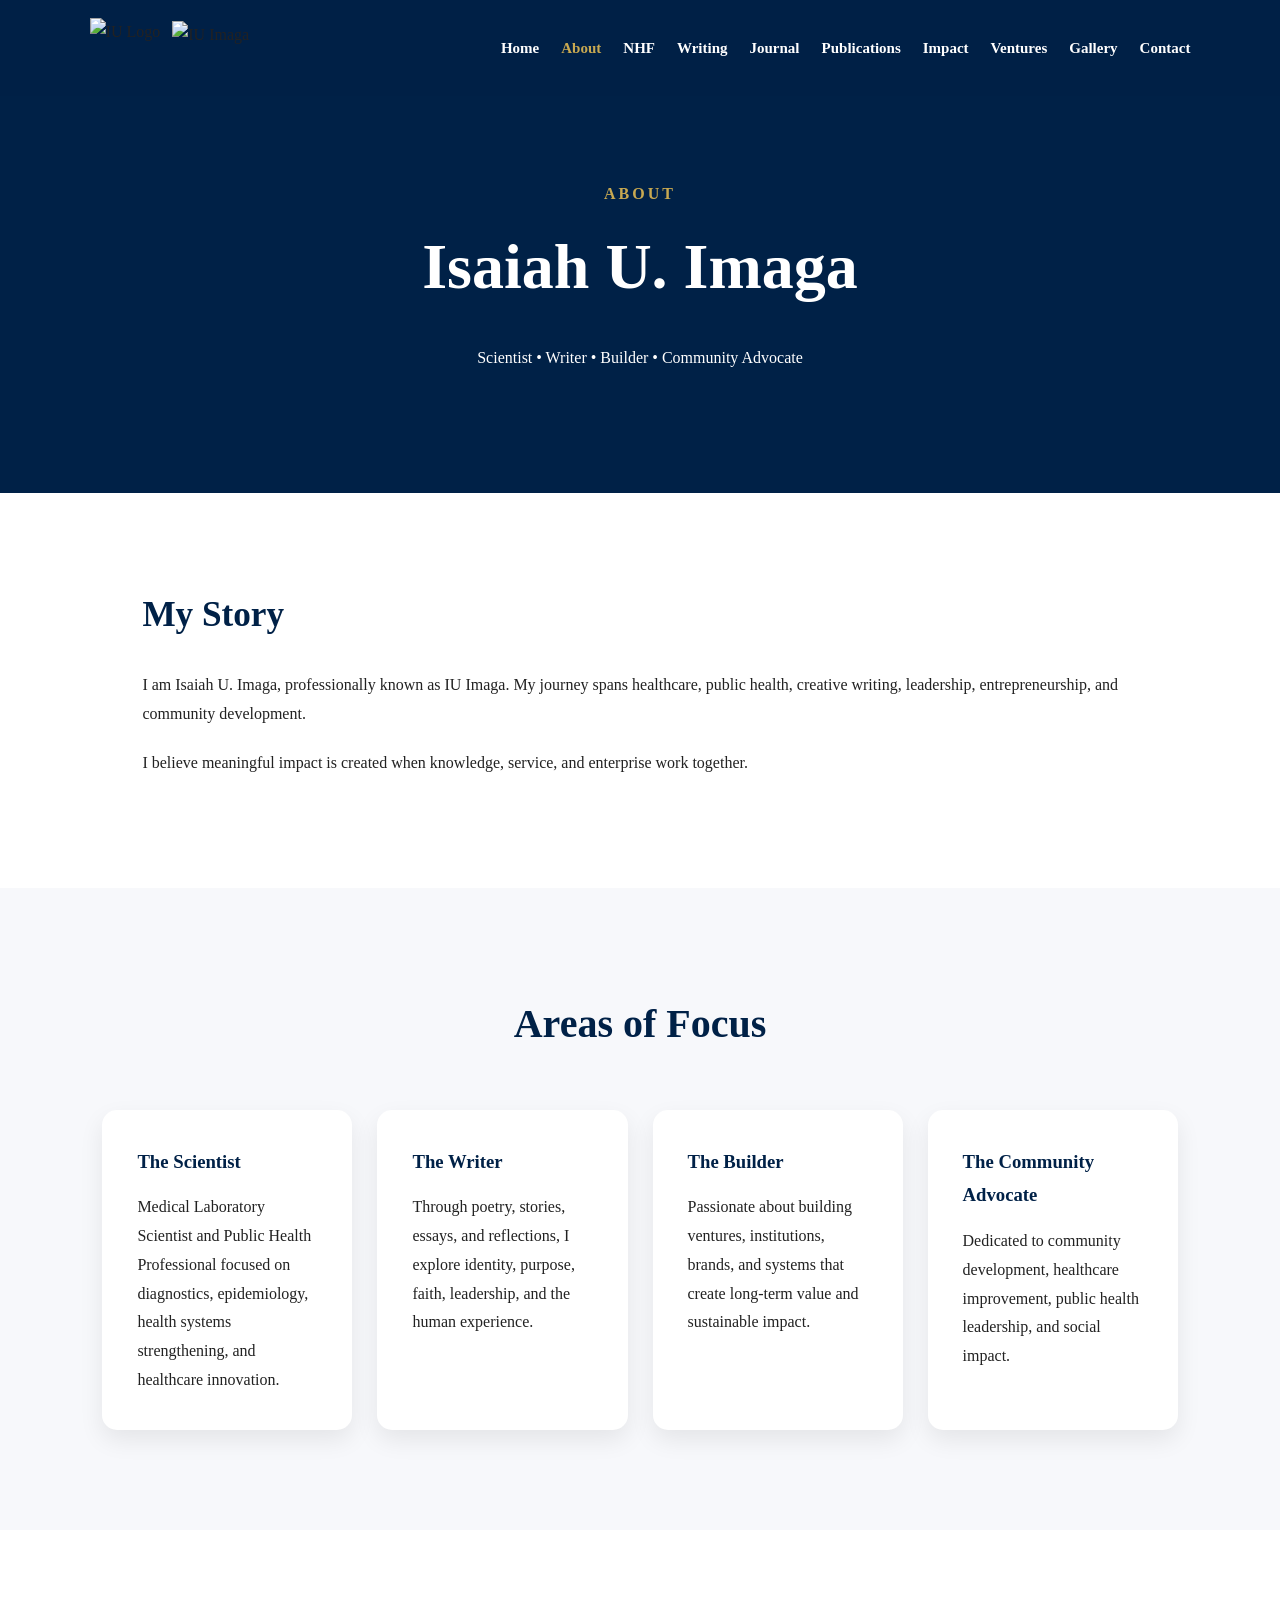
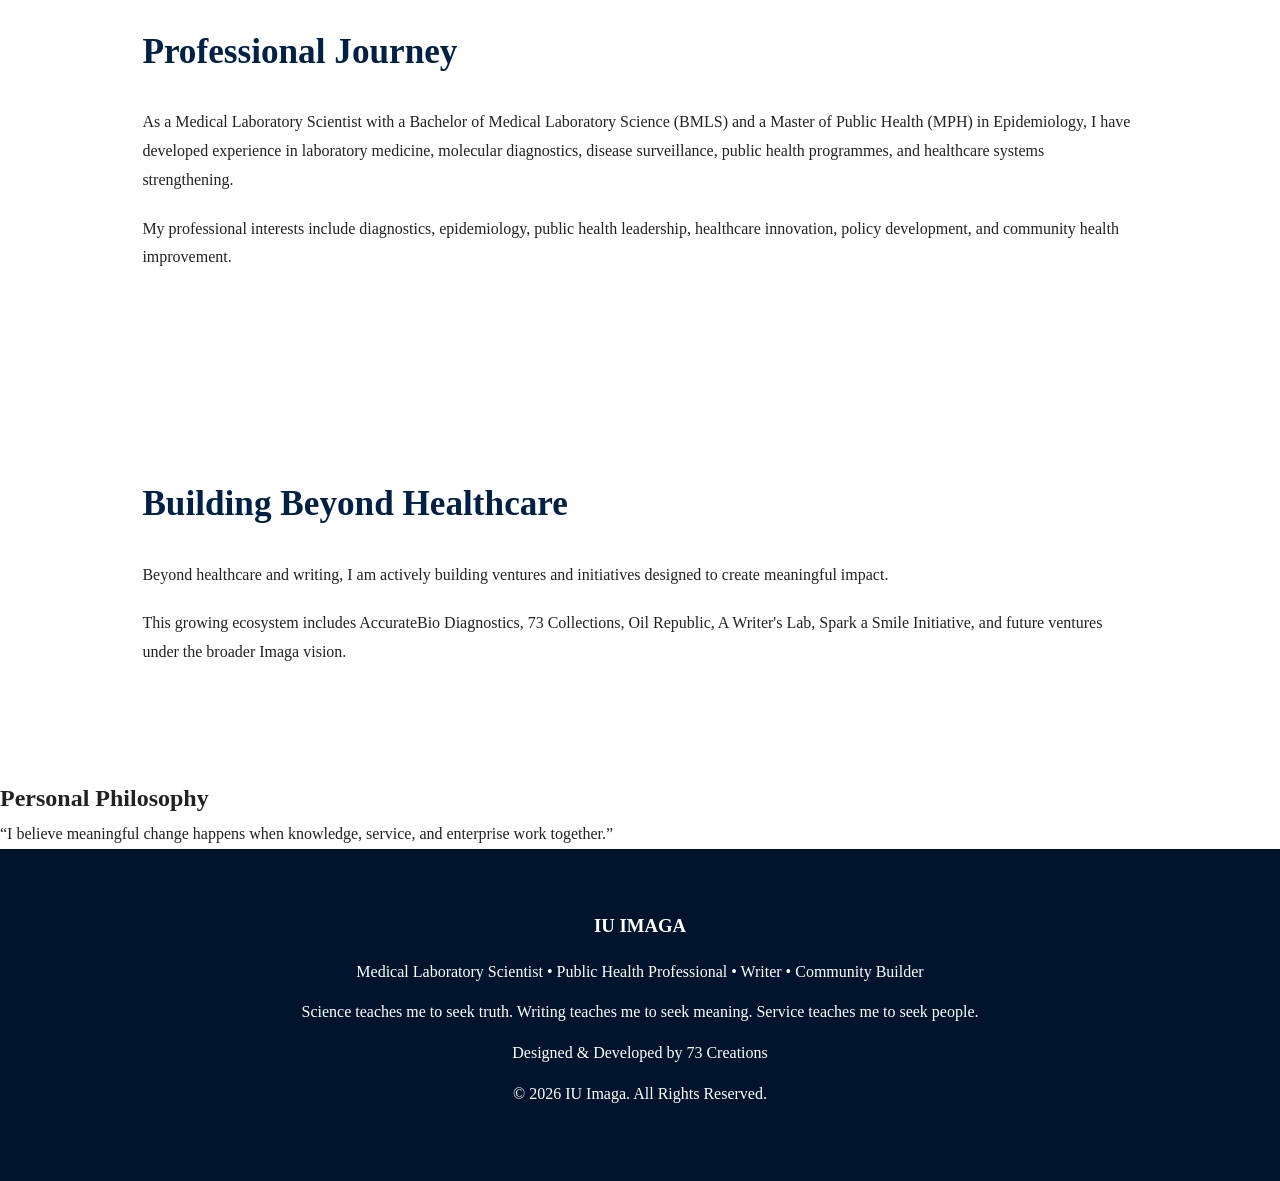
==== pages/about.html @ 256a195a "Upgrade contact page" ====
<!DOCTYPE html>
<html lang="en">
<head>
    <meta charset="UTF-8">
    <meta name="viewport" content="width=device-width, initial-scale=1.0">

    <title>About | IU Imaga</title>

    <link rel="stylesheet" href="../style.css">
</head>

<body>

<!-- Navigation -->

<nav>

    <div class="logo">

        <img src="../images/Isaiah-logo1.png" alt="IU Logo" class="logo-icon">

        <img src="../images/Isaiah-logo2.png" alt="IU Imaga" class="logo-wordmark">

    </div>

    <div class="hamburger">

        <span></span>
        <span></span>
        <span></span>

    </div>

    <ul class="nav-links">

        <li><a href="../index.html">Home</a></li>
        <li><a href="about.html">About</a></li>
        <li><a href="nhf.html">NHF</a></li>
        <li><a href="writing.html">Writing</a></li>
        <li><a href="journal.html">Journal</a></li>
        <li><a href="publications.html">Publications</a></li>
        <li><a href="impact.html">Impact</a></li>
        <li><a href="ventures.html">Ventures</a></li>
        <li><a href="gallery.html">Gallery</a></li>
        <li><a href="contact.html">Contact</a></li>

    </ul>

</nav>

<!-- Page Hero -->

<section class="page-hero">

    <div class="page-hero-content">

        <p class="hero-label">ABOUT</p>

        <h1>Isaiah U. Imaga</h1>

        <p>
            Scientist • Writer • Builder • Community Advocate
        </p>

    </div>

</section>

<!-- Story -->

<section class="content-section reveal">

    <h2>My Story</h2>

    <p>
        I am Isaiah U. Imaga, professionally known as IU Imaga.
        My journey spans healthcare, public health, creative writing,
        leadership, entrepreneurship, and community development.
    </p>

    <p>
        I believe meaningful impact is created when knowledge,
        service, and enterprise work together.
    </p>

</section>

<!-- Identity Cards -->

<section class="identity-section">

    <h2>Areas of Focus</h2>

    <div class="identity-grid">

        <div class="identity-card reveal">

            <h3>The Scientist</h3>

            <p>
                Medical Laboratory Scientist and Public Health
                Professional focused on diagnostics, epidemiology,
                health systems strengthening, and healthcare innovation.
            </p>

        </div>

        <div class="identity-card reveal">

            <h3>The Writer</h3>

            <p>
                Through poetry, stories, essays, and reflections,
                I explore identity, purpose, faith, leadership,
                and the human experience.
            </p>

        </div>

        <div class="identity-card reveal">

            <h3>The Builder</h3>

            <p>
                Passionate about building ventures, institutions,
                brands, and systems that create long-term value
                and sustainable impact.
            </p>

        </div>

        <div class="identity-card reveal">

            <h3>The Community Advocate</h3>

            <p>
                Dedicated to community development, healthcare
                improvement, public health leadership, and social impact.
            </p>

        </div>

    </div>

</section>

<!-- Professional Journey -->

<section class="content-section reveal">

    <h2>Professional Journey</h2>

    <p>
        As a Medical Laboratory Scientist with a Bachelor of Medical
        Laboratory Science (BMLS) and a Master of Public Health (MPH)
        in Epidemiology, I have developed experience in laboratory
        medicine, molecular diagnostics, disease surveillance,
        public health programmes, and healthcare systems strengthening.
    </p>

    <p>
        My professional interests include diagnostics,
        epidemiology, public health leadership, healthcare
        innovation, policy development, and community health improvement.
    </p>

</section>

<!-- Ventures -->

<section class="content-section reveal">

    <h2>Building Beyond Healthcare</h2>

    <p>
        Beyond healthcare and writing, I am actively building
        ventures and initiatives designed to create meaningful impact.
    </p>

    <p>
        This growing ecosystem includes AccurateBio Diagnostics,
        73 Collections, Oil Republic, A Writer's Lab,
        Spark a Smile Initiative, and future ventures
        under the broader Imaga vision.
    </p>

</section>

<!-- Philosophy -->

<section class="philosophy-section">

    <div class="vision-container">

        <h2>Personal Philosophy</h2>

        <blockquote>

            “I believe meaningful change happens when knowledge,
            service, and enterprise work together.”

        </blockquote>

    </div>

</section>

<!-- Footer -->

<footer>

    <div class="footer-content">

        <h3>IU IMAGA</h3>

        <p>
            Medical Laboratory Scientist • Public Health Professional • Writer • Community Builder
        </p>

        <p>
            Science teaches me to seek truth.
            Writing teaches me to seek meaning.
            Service teaches me to seek people.
        </p>

        <p>
            Designed & Developed by 73 Creations
        </p>

        <p>
            © 2026 IU Imaga. All Rights Reserved.
        </p>

    </div>

</footer>

<script src="../script.js"></script>

</body>
</html>
---- style.css ----
/* =========================
   IU IMAGA WEBSITE
   Premium Version
========================= */

*{
    margin:0;
    padding:0;
    box-sizing:border-box;
}

html{
    scroll-behavior:smooth;
}

body{
    font-family:Georgia, serif;
    color:#222;
    background:#ffffff;
    line-height:1.8;
    overflow-x:hidden;
}

/* =========================
   NAVIGATION
========================= */

nav{
    position:fixed;
    top:0;
    left:0;
    width:100%;
    z-index:9999;

    display:flex;
    justify-content:space-between;
    align-items:center;

    padding:18px 7%;

    background:rgba(0,33,71,0.92);
    backdrop-filter:blur(10px);

    transition:0.4s ease;
}

.logo{
    display:flex;
    align-items:center;
    gap:12px;
}

.logo-icon{
    height:60px;
    width:auto;
}

.logo-wordmark{
    height:55px;
    width:auto;
}

nav ul{
    display:flex;
    list-style:none;
    gap:22px;
}

nav ul li a{
    text-decoration:none;
    color:white;
    font-size:15px;
    font-weight:600;
    transition:0.3s;
}

nav ul li a:hover{
    color:#c8a951;
}

/* =========================
   MOBILE MENU
========================= */

.menu-toggle{
    display:none;
    font-size:30px;
    color:white;
    cursor:pointer;
}

/* =========================
   HERO SECTION
========================= */

.hero{
    position:relative;
    width:100%;
    height:100vh;
    overflow:hidden;
}

.hero-slide{
    position:absolute;
    inset:0;

    background-size:cover;
    background-position:center;

    opacity:0;
    transition:opacity 2s ease-in-out;
}

.hero-slide.active{
    opacity:1;
}

.hero-overlay{
    position:absolute;
    inset:0;

    background:
    linear-gradient(
        rgba(0,0,0,0.45),
        rgba(0,0,0,0.45)
    );

    z-index:1;
}

.hero-content{
    position:relative;
    z-index:2;

    height:100%;

    display:flex;
    flex-direction:column;
    justify-content:center;
    align-items:center;

    text-align:center;
    color:white;

    padding:20px;
}

.hero-label{
    color:#c8a951;
    font-weight:bold;
    letter-spacing:3px;
    margin-bottom:20px;
}

.hero-content h1{
    font-size:5rem;
    margin-bottom:20px;
}

.tagline{
    font-size:1.5rem;
    max-width:850px;
    margin-bottom:25px;
}

.intro{
    font-size:1.15rem;
    max-width:850px;
    margin-bottom:35px;
}

/* =========================
   BUTTONS
========================= */

.buttons{
    display:flex;
    gap:15px;
    flex-wrap:wrap;
    justify-content:center;
}

.btn-primary{
    background:#c8a951;
    color:#002147;
    padding:14px 30px;
    text-decoration:none;
    border-radius:8px;
    font-weight:bold;
    transition:0.3s;
}

.btn-primary:hover{
    transform:translateY(-3px);
}

.btn-secondary{
    border:2px solid white;
    color:white;
    text-decoration:none;
    padding:14px 30px;
    border-radius:8px;
    transition:0.3s;
}

.btn-secondary:hover{
    background:white;
    color:#002147;
}

/* =========================
   SECTION GENERAL
========================= */

.section,
.content-section{
    max-width:1200px;
    margin:auto;
    padding:90px 8%;
}

.section h2,
.content-section h2{
    color:#002147;
    margin-bottom:25px;
    font-size:2.2rem;
}

.section p,
.content-section p{
    margin-bottom:20px;
}

/* =========================
   PAGE HERO
========================= */

.page-hero{
    background:#002147;
    color:white;
    text-align:center;
    padding:180px 10% 120px;
}

.page-hero h1{
    font-size:4rem;
    margin-bottom:20px;
}

.page-hero p{
    max-width:800px;
    margin:auto;
}

/* =========================
   WHAT I DO
========================= */

.identity-section{
    padding:100px 8%;
    background:#f7f8fb;
}

.identity-section h2{
    text-align:center;
    color:#002147;
    margin-bottom:50px;
    font-size:2.5rem;
}

.identity-grid{
    display:grid;
    grid-template-columns:
    repeat(auto-fit,minmax(250px,1fr));

    gap:25px;
}

.identity-card{
    background:white;
    padding:35px;

    border-radius:15px;

    box-shadow:
    0 10px 25px rgba(0,0,0,0.08);

    transition:0.4s;
}

.identity-card:hover{
    transform:translateY(-8px);
}

.identity-card h3{
    color:#002147;
    margin-bottom:15px;
}

/* =========================
   VENTURES
========================= */

.venture-showcase{
    display:grid;
    grid-template-columns:
    repeat(auto-fit,minmax(320px,1fr));

    gap:30px;

    padding:90px 8%;
}

.venture-item{
    background:white;

    padding:35px;

    border-radius:15px;

    text-align:center;

    box-shadow:
    0 10px 25px rgba(0,0,0,0.08);

    transition:0.4s;
}

.venture-item:hover{
    transform:translateY(-8px);
}

.venture-item img{
    width:140px;
    height:140px;
    object-fit:contain;
    margin-bottom:20px;
}

.venture-item h2{
    color:#002147;
    margin-bottom:15px;
}

/* =========================
   WRITING CARDS
========================= */

.writing-grid,
.journal-grid{
    display:grid;

    grid-template-columns:
    repeat(auto-fit,minmax(280px,1fr));

    gap:25px;

    padding:0 8% 80px;
}

.writing-card,
.publication-card{
    background:white;

    padding:30px;

    border-radius:15px;

    box-shadow:
    0 8px 20px rgba(0,0,0,0.08);

    transition:0.4s;
}

.writing-card:hover,
.publication-card:hover{
    transform:translateY(-6px);
}

/* =========================
   GALLERY
========================= */

.gallery-grid{
    display:grid;

    grid-template-columns:
    repeat(auto-fit,minmax(250px,1fr));

    gap:20px;

    margin-top:30px;
}

.gallery-grid img{
    width:100%;
    height:280px;

    object-fit:cover;

    border-radius:15px;

    transition:0.5s;

    cursor:pointer;
}

.gallery-grid img:hover{
    transform:scale(1.05);
}

/* =========================
   NHF LOGO
========================= */

.nhf-logo-section{
    text-align:center;
    padding:60px 0;
}

.nhf-logo-section img{
    width:180px;
}

/* =========================
   CONTACT
========================= */

.contact-section{
    display:grid;

    grid-template-columns:
    repeat(auto-fit,minmax(320px,1fr));

    gap:25px;

    padding:80px 8%;
}

.contact-card{
    background:white;

    padding:30px;

    border-radius:15px;

    box-shadow:
    0 10px 25px rgba(0,0,0,0.08);
}

.contact-card h2{
    color:#002147;
    margin-bottom:15px;
}

.contact-form-section{
    padding:80px 8%;
}

.contact-form-section form{
    display:flex;
    flex-direction:column;
    gap:15px;
}

.contact-form-section input,
.contact-form-section textarea{
    padding:15px;
    border:1px solid #ddd;
    border-radius:10px;
    font-size:16px;
}

.contact-form-section button{
    background:#002147;
    color:white;
    border:none;
    padding:15px;
    border-radius:10px;
    cursor:pointer;
}

/* =========================
   QUICK LINKS
========================= */

.quick-links{
    background:#f7f8fb;
    text-align:center;
    padding:100px 8%;
}

.quick-links h2{
    color:#002147;
    margin-bottom:40px;
}

.quick-links-grid{
    display:grid;

    grid-template-columns:
    repeat(auto-fit,minmax(220px,1fr));

    gap:20px;
}

.quick-links-grid a{
    text-decoration:none;

    background:white;

    padding:25px;

    border-radius:15px;

    color:#002147;

    font-weight:bold;

    transition:0.4s;

    box-shadow:
    0 8px 20px rgba(0,0,0,0.08);
}

.quick-links-grid a:hover{
    transform:translateY(-5px);
}

/* =========================
   FOOTER
========================= */

footer{
    background:#00152d;
    color:white;
    text-align:center;
    padding:60px 20px;
}

.footer-content h3{
    margin-bottom:15px;
}

.footer-content p{
    margin-bottom:12px;
}

.footer-credit{
    margin-top:25px;
    color:#c8a951;
    font-weight:bold;
}

/* =========================
   MOBILE
========================= */

@media(max-width:900px){

    .menu-toggle{
        display:block;
    }

    nav{
        flex-wrap:wrap;
    }

    nav ul{
        width:100%;
        display:none;
        flex-direction:column;
        text-align:center;
        padding-top:20px;
    }

    nav ul.active{
        display:flex;
    }

    .hero-content h1{
        font-size:3rem;
    }

    .tagline{
        font-size:1.1rem;
    }

    .logo-icon{
        height:45px;
    }

    .logo-wordmark{
        height:40px;
    }

    .page-hero h1{
        font-size:2.5rem;
    }
}
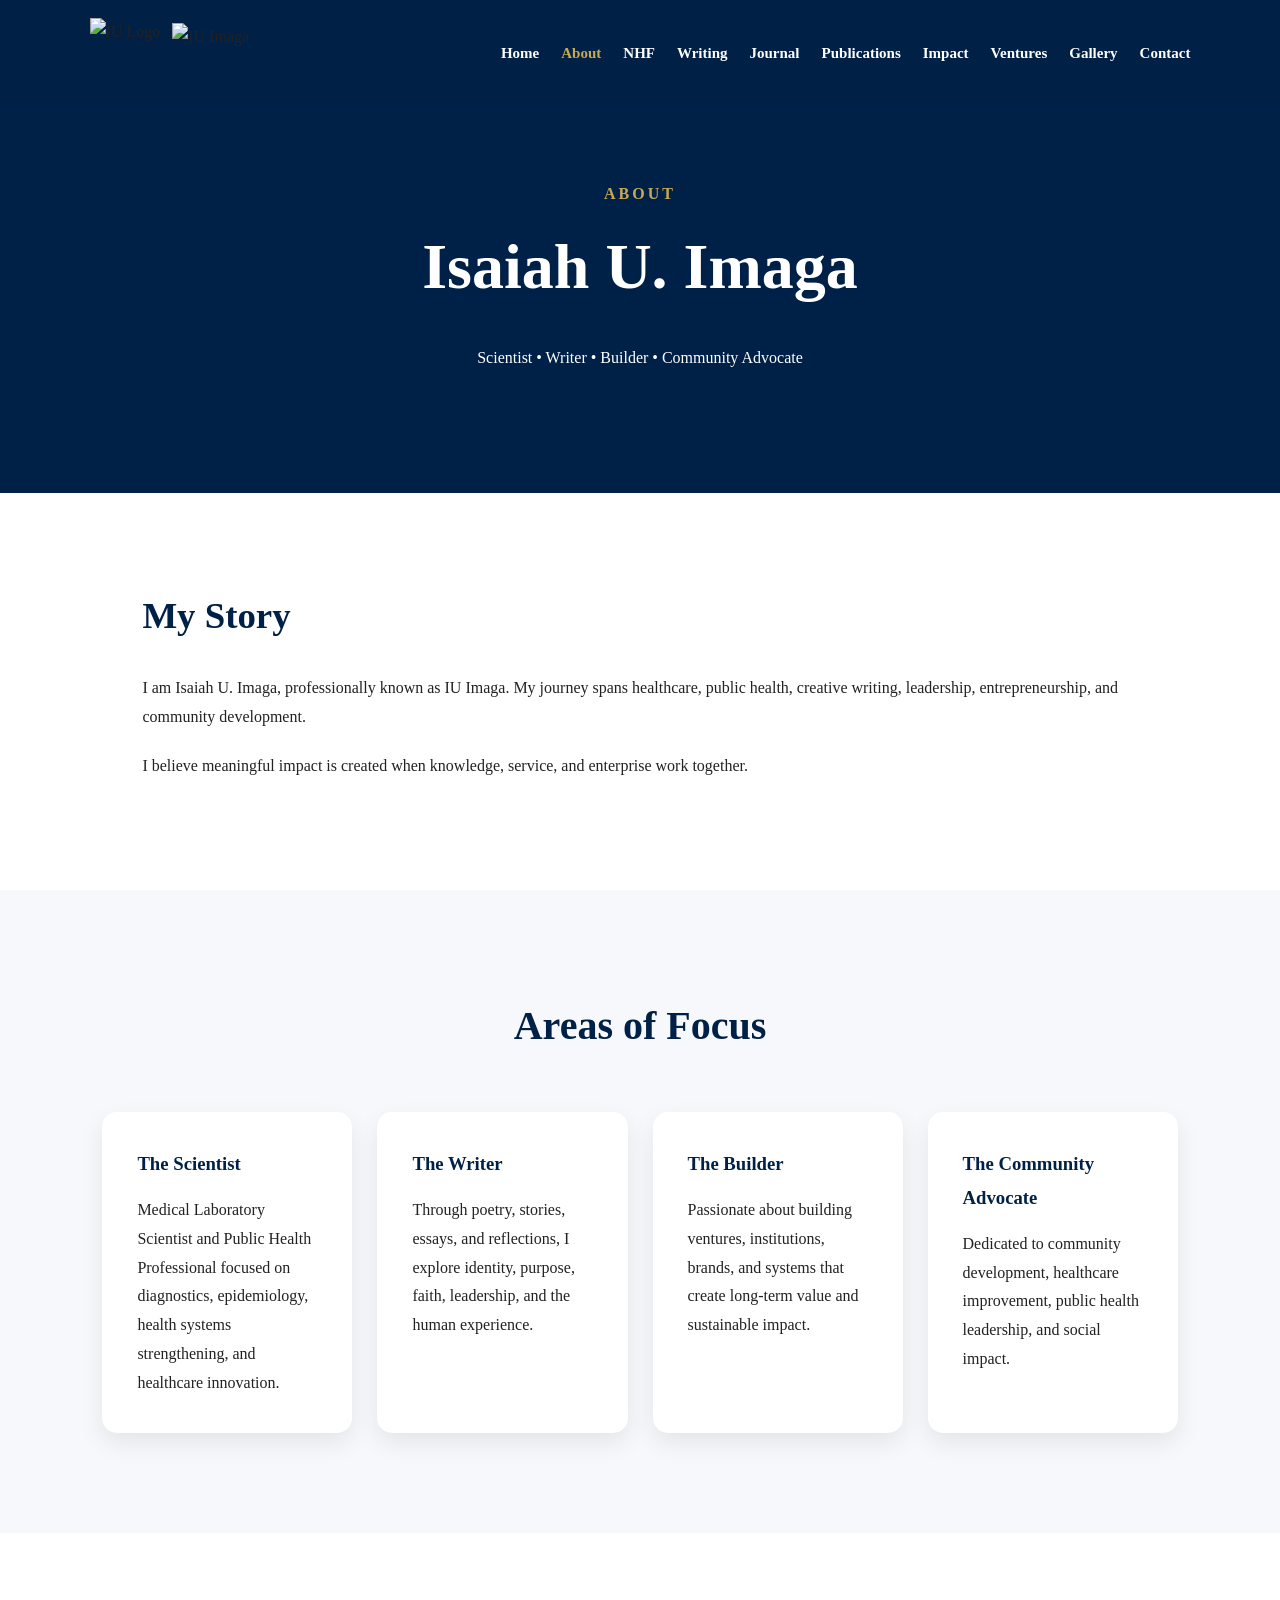
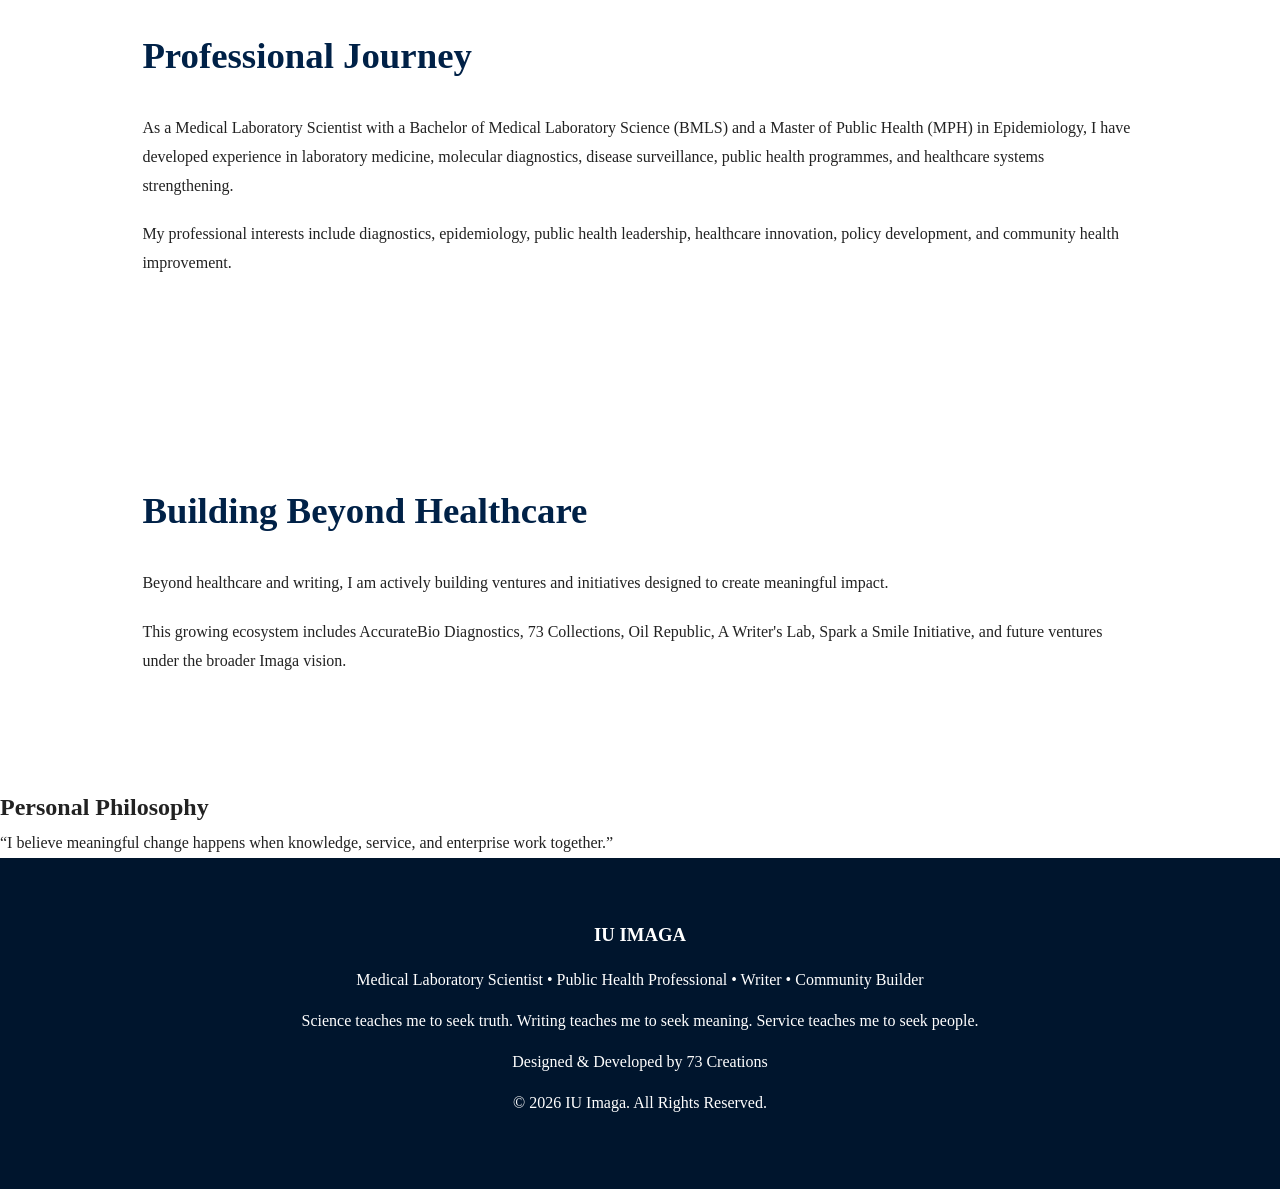
==== commit c1adadfd: "Improve homepage design and animations" ====
--- a/pages/about.html
+++ b/pages/about.html
@@ -6,7 +6,8 @@
 
     <title>About | IU Imaga</title>
 
-    <link rel="stylesheet" href="../style.css">
+   <link rel="icon" type="image/png" href="../images/Isaiah-logo1.png">
+<link rel="stylesheet" href="../style.css">
 </head>
 
 <body>
@@ -34,7 +35,7 @@
     <ul class="nav-links">
 
         <li><a href="../index.html">Home</a></li>
-        <li><a href="about.html">About</a></li>
+        <li><a href="about.html" class="active">About</a></li>
         <li><a href="nhf.html">NHF</a></li>
         <li><a href="writing.html">Writing</a></li>
         <li><a href="journal.html">Journal</a></li>
--- a/style.css
+++ b/style.css
@@ -1,7 +1,7 @@
-/* =========================
+/* =====================================
    IU IMAGA WEBSITE
    Premium Version
-========================= */
+===================================== */
 
 *{
     margin:0;
@@ -15,15 +15,21 @@
 
 body{
     font-family:Georgia, serif;
+    background:#ffffff;
     color:#222;
-    background:#ffffff;
     line-height:1.8;
     overflow-x:hidden;
 }
 
-/* =========================
-   NAVIGATION
-========================= */
+/* =====================================
+   HEADER & NAVIGATION
+===================================== */
+
+header{
+    position:sticky;
+    top:0;
+    z-index:10000;
+}
 
 nav{
     position:fixed;
@@ -38,10 +44,10 @@
 
     padding:18px 7%;
 
-    background:rgba(0,33,71,0.92);
+    background:rgba(0,33,71,0.95);
     backdrop-filter:blur(10px);
 
-    transition:0.4s ease;
+    transition:all 0.4s ease;
 }
 
 .logo{
@@ -51,12 +57,12 @@
 }
 
 .logo-icon{
+    height:70px;
+    width:auto;
+}
+
+.logo-wordmark{
     height:60px;
-    width:auto;
-}
-
-.logo-wordmark{
-    height:55px;
     width:auto;
 }
 
@@ -64,6 +70,10 @@
     display:flex;
     list-style:none;
     gap:22px;
+}
+
+nav ul li{
+    list-style:none;
 }
 
 nav ul li a{
@@ -71,27 +81,31 @@
     color:white;
     font-size:15px;
     font-weight:600;
-    transition:0.3s;
+    transition:0.3s ease;
 }
 
 nav ul li a:hover{
     color:#c8a951;
 }
 
-/* =========================
+.active{
+    color:#c8a951 !important;
+}
+
+/* =====================================
    MOBILE MENU
-========================= */
+===================================== */
 
 .menu-toggle{
     display:none;
-    font-size:30px;
     color:white;
+    font-size:32px;
     cursor:pointer;
 }
 
-/* =========================
+/* =====================================
    HERO SECTION
-========================= */
+===================================== */
 
 .hero{
     position:relative;
@@ -108,6 +122,7 @@
     background-position:center;
 
     opacity:0;
+
     transition:opacity 2s ease-in-out;
 }
 
@@ -115,7 +130,8 @@
     opacity:1;
 }
 
-.hero-overlay{
+.hero-slide::after{
+    content:"";
     position:absolute;
     inset:0;
 
@@ -124,8 +140,6 @@
         rgba(0,0,0,0.45),
         rgba(0,0,0,0.45)
     );
-
-    z-index:1;
 }
 
 .hero-content{
@@ -140,6 +154,7 @@
     align-items:center;
 
     text-align:center;
+
     color:white;
 
     padding:20px;
@@ -147,8 +162,8 @@
 
 .hero-label{
     color:#c8a951;
+    letter-spacing:3px;
     font-weight:bold;
-    letter-spacing:3px;
     margin-bottom:20px;
 }
 
@@ -159,19 +174,19 @@
 
 .tagline{
     font-size:1.5rem;
-    max-width:850px;
-    margin-bottom:25px;
+    max-width:900px;
+    margin-bottom:20px;
 }
 
 .intro{
-    font-size:1.15rem;
     max-width:850px;
     margin-bottom:35px;
-}
-
-/* =========================
+    font-size:1.1rem;
+}
+
+/* =====================================
    BUTTONS
-========================= */
+===================================== */
 
 .buttons{
     display:flex;
@@ -183,24 +198,33 @@
 .btn-primary{
     background:#c8a951;
     color:#002147;
+
     padding:14px 30px;
+
     text-decoration:none;
+    font-weight:bold;
+
     border-radius:8px;
-    font-weight:bold;
-    transition:0.3s;
+
+    transition:0.3s ease;
 }
 
 .btn-primary:hover{
-    transform:translateY(-3px);
+    transform:translateY(-4px);
 }
 
 .btn-secondary{
     border:2px solid white;
+
     color:white;
+
     text-decoration:none;
+
     padding:14px 30px;
+
     border-radius:8px;
-    transition:0.3s;
+
+    transition:0.3s ease;
 }
 
 .btn-secondary:hover{
@@ -208,9 +232,32 @@
     color:#002147;
 }
 
-/* =========================
-   SECTION GENERAL
-========================= */
+/* =====================================
+   PAGE HERO
+===================================== */
+
+.page-hero{
+    background:#002147;
+    color:white;
+
+    text-align:center;
+
+    padding:180px 10% 120px;
+}
+
+.page-hero h1{
+    font-size:4rem;
+    margin-bottom:20px;
+}
+
+.page-hero p{
+    max-width:800px;
+    margin:auto;
+}
+
+/* =====================================
+   GENERAL SECTIONS
+===================================== */
 
 .section,
 .content-section{
@@ -223,7 +270,7 @@
 .content-section h2{
     color:#002147;
     margin-bottom:25px;
-    font-size:2.2rem;
+    font-size:2.3rem;
 }
 
 .section p,
@@ -231,30 +278,9 @@
     margin-bottom:20px;
 }
 
-/* =========================
-   PAGE HERO
-========================= */
-
-.page-hero{
-    background:#002147;
-    color:white;
-    text-align:center;
-    padding:180px 10% 120px;
-}
-
-.page-hero h1{
-    font-size:4rem;
-    margin-bottom:20px;
-}
-
-.page-hero p{
-    max-width:800px;
-    margin:auto;
-}
-
-/* =========================
+/* =====================================
    WHAT I DO
-========================= */
+===================================== */
 
 .identity-section{
     padding:100px 8%;
@@ -270,22 +296,20 @@
 
 .identity-grid{
     display:grid;
-    grid-template-columns:
-    repeat(auto-fit,minmax(250px,1fr));
-
+    grid-template-columns:repeat(auto-fit,minmax(250px,1fr));
     gap:25px;
 }
 
 .identity-card{
     background:white;
+
     padding:35px;
 
     border-radius:15px;
 
-    box-shadow:
-    0 10px 25px rgba(0,0,0,0.08);
-
-    transition:0.4s;
+    box-shadow:0 10px 25px rgba(0,0,0,0.08);
+
+    transition:0.4s ease;
 }
 
 .identity-card:hover{
@@ -297,17 +321,14 @@
     margin-bottom:15px;
 }
 
-/* =========================
+/* =====================================
    VENTURES
-========================= */
+===================================== */
 
 .venture-showcase{
     display:grid;
-    grid-template-columns:
-    repeat(auto-fit,minmax(320px,1fr));
-
+    grid-template-columns:repeat(auto-fit,minmax(300px,1fr));
     gap:30px;
-
     padding:90px 8%;
 }
 
@@ -316,14 +337,13 @@
 
     padding:35px;
 
+    text-align:center;
+
     border-radius:15px;
 
-    text-align:center;
-
-    box-shadow:
-    0 10px 25px rgba(0,0,0,0.08);
-
-    transition:0.4s;
+    box-shadow:0 10px 25px rgba(0,0,0,0.08);
+
+    transition:0.4s ease;
 }
 
 .venture-item:hover{
@@ -342,19 +362,15 @@
     margin-bottom:15px;
 }
 
-/* =========================
-   WRITING CARDS
-========================= */
+/* =====================================
+   WRITING & PUBLICATIONS
+===================================== */
 
 .writing-grid,
 .journal-grid{
     display:grid;
-
-    grid-template-columns:
-    repeat(auto-fit,minmax(280px,1fr));
-
+    grid-template-columns:repeat(auto-fit,minmax(280px,1fr));
     gap:25px;
-
     padding:0 8% 80px;
 }
 
@@ -366,10 +382,9 @@
 
     border-radius:15px;
 
-    box-shadow:
-    0 8px 20px rgba(0,0,0,0.08);
-
-    transition:0.4s;
+    box-shadow:0 8px 20px rgba(0,0,0,0.08);
+
+    transition:0.4s ease;
 }
 
 .writing-card:hover,
@@ -377,31 +392,23 @@
     transform:translateY(-6px);
 }
 
-/* =========================
+/* =====================================
    GALLERY
-========================= */
+===================================== */
 
 .gallery-grid{
     display:grid;
-
-    grid-template-columns:
-    repeat(auto-fit,minmax(250px,1fr));
-
+    grid-template-columns:repeat(auto-fit,minmax(250px,1fr));
     gap:20px;
-
     margin-top:30px;
 }
 
 .gallery-grid img{
     width:100%;
     height:280px;
-
     object-fit:cover;
-
-    border-radius:15px;
-
-    transition:0.5s;
-
+    border-radius:12px;
+    transition:0.5s ease;
     cursor:pointer;
 }
 
@@ -409,9 +416,9 @@
     transform:scale(1.05);
 }
 
-/* =========================
+/* =====================================
    NHF LOGO
-========================= */
+===================================== */
 
 .nhf-logo-section{
     text-align:center;
@@ -422,30 +429,22 @@
     width:180px;
 }
 
-/* =========================
+/* =====================================
    CONTACT
-========================= */
+===================================== */
 
 .contact-section{
     display:grid;
-
-    grid-template-columns:
-    repeat(auto-fit,minmax(320px,1fr));
-
+    grid-template-columns:repeat(auto-fit,minmax(320px,1fr));
     gap:25px;
-
     padding:80px 8%;
 }
 
 .contact-card{
     background:white;
-
     padding:30px;
-
     border-radius:15px;
-
-    box-shadow:
-    0 10px 25px rgba(0,0,0,0.08);
+    box-shadow:0 10px 25px rgba(0,0,0,0.08);
 }
 
 .contact-card h2{
@@ -480,14 +479,14 @@
     cursor:pointer;
 }
 
-/* =========================
+/* =====================================
    QUICK LINKS
-========================= */
+===================================== */
 
 .quick-links{
     background:#f7f8fb;
+    padding:100px 8%;
     text-align:center;
-    padding:100px 8%;
 }
 
 .quick-links h2{
@@ -497,10 +496,7 @@
 
 .quick-links-grid{
     display:grid;
-
-    grid-template-columns:
-    repeat(auto-fit,minmax(220px,1fr));
-
+    grid-template-columns:repeat(auto-fit,minmax(220px,1fr));
     gap:20px;
 }
 
@@ -517,19 +513,33 @@
 
     font-weight:bold;
 
-    transition:0.4s;
-
-    box-shadow:
-    0 8px 20px rgba(0,0,0,0.08);
+    box-shadow:0 8px 20px rgba(0,0,0,0.08);
+
+    transition:0.4s ease;
 }
 
 .quick-links-grid a:hover{
     transform:translateY(-5px);
 }
 
-/* =========================
+/* =====================================
+   SCROLL ANIMATION
+===================================== */
+
+.fade-section{
+    opacity:0;
+    transform:translateY(40px);
+    transition:all 0.8s ease;
+}
+
+.fade-section.show{
+    opacity:1;
+    transform:translateY(0);
+}
+
+/* =====================================
    FOOTER
-========================= */
+===================================== */
 
 footer{
     background:#00152d;
@@ -547,14 +557,15 @@
 }
 
 .footer-credit{
-    margin-top:25px;
+    margin-top:20px;
     color:#c8a951;
+    font-size:0.95rem;
     font-weight:bold;
 }
 
-/* =========================
+/* =====================================
    MOBILE
-========================= */
+===================================== */
 
 @media(max-width:900px){
 
@@ -567,8 +578,8 @@
     }
 
     nav ul{
+        display:none;
         width:100%;
-        display:none;
         flex-direction:column;
         text-align:center;
         padding-top:20px;
@@ -586,15 +597,15 @@
         font-size:1.1rem;
     }
 
-    .logo-icon{
-        height:45px;
-    }
-
-    .logo-wordmark{
-        height:40px;
-    }
-
     .page-hero h1{
         font-size:2.5rem;
     }
+
+    .logo-icon{
+        height:50px;
+    }
+
+    .logo-wordmark{
+        height:42px;
+    }
 }
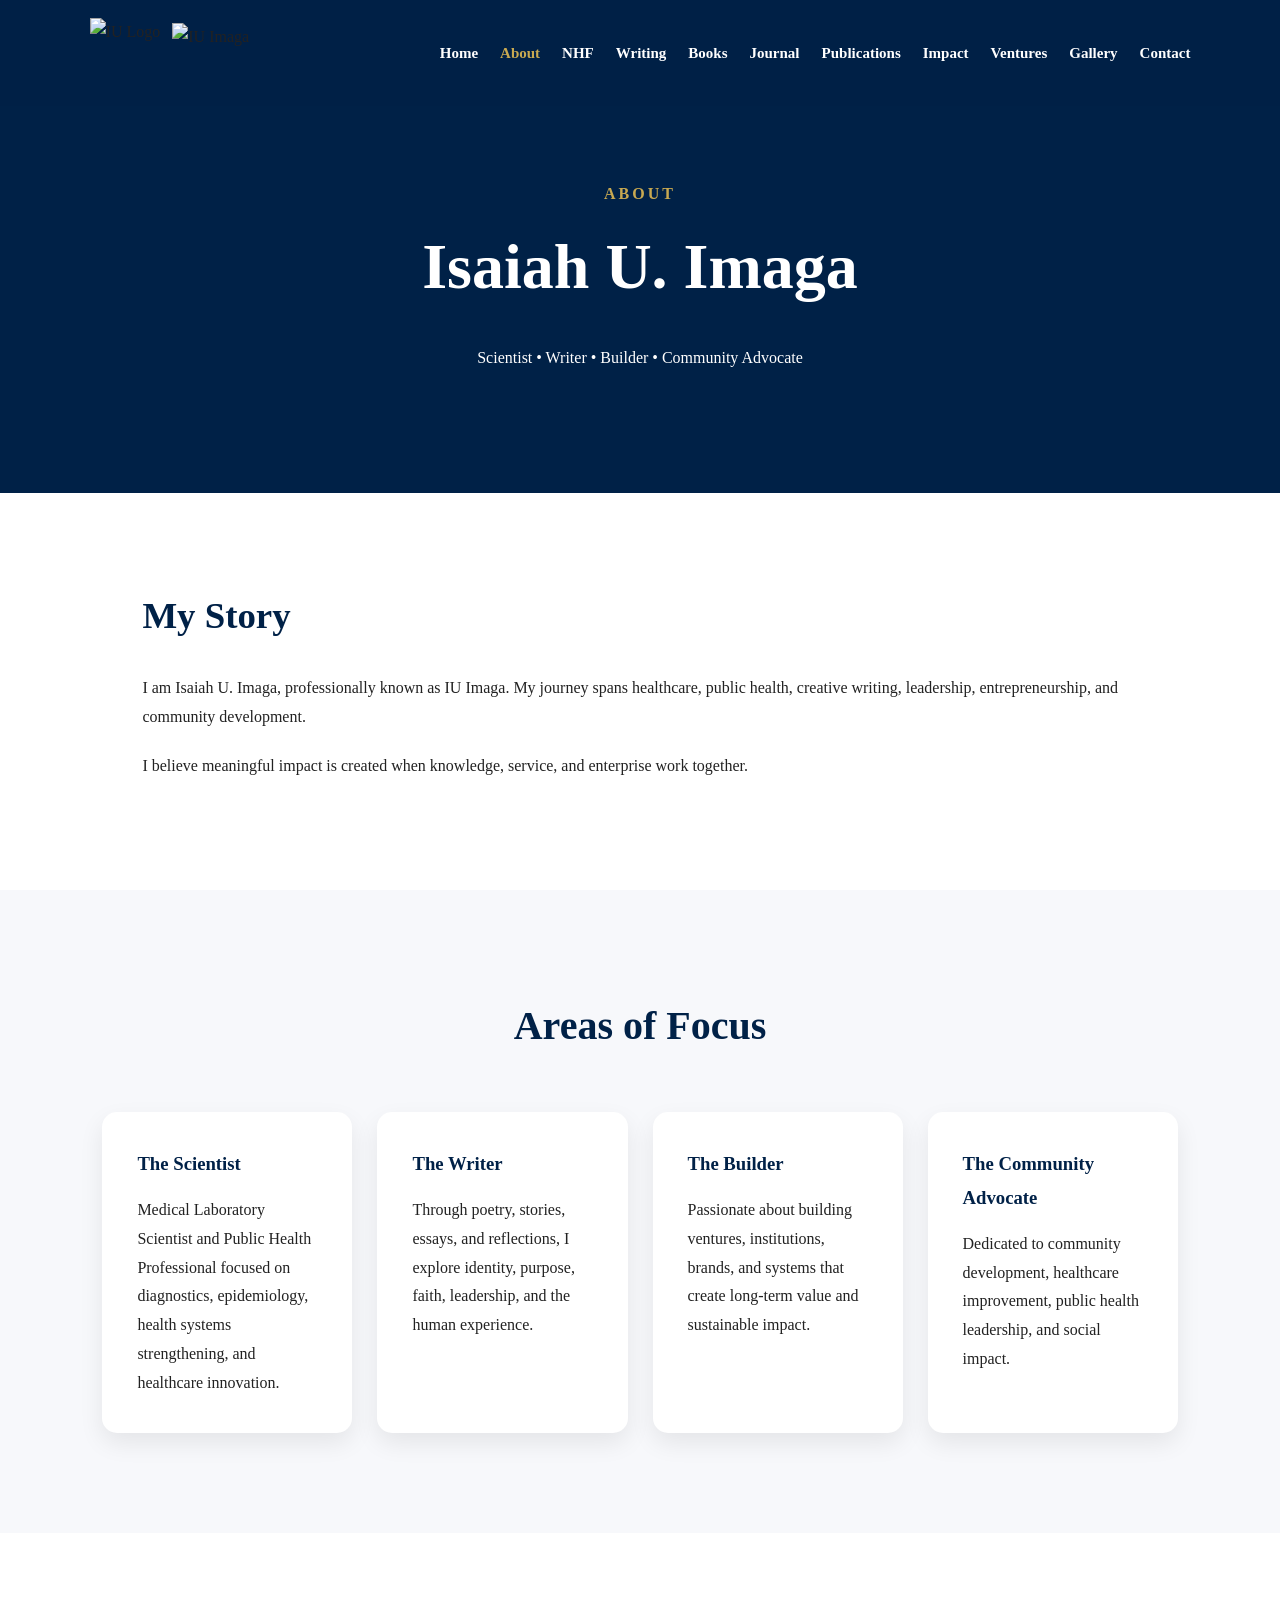
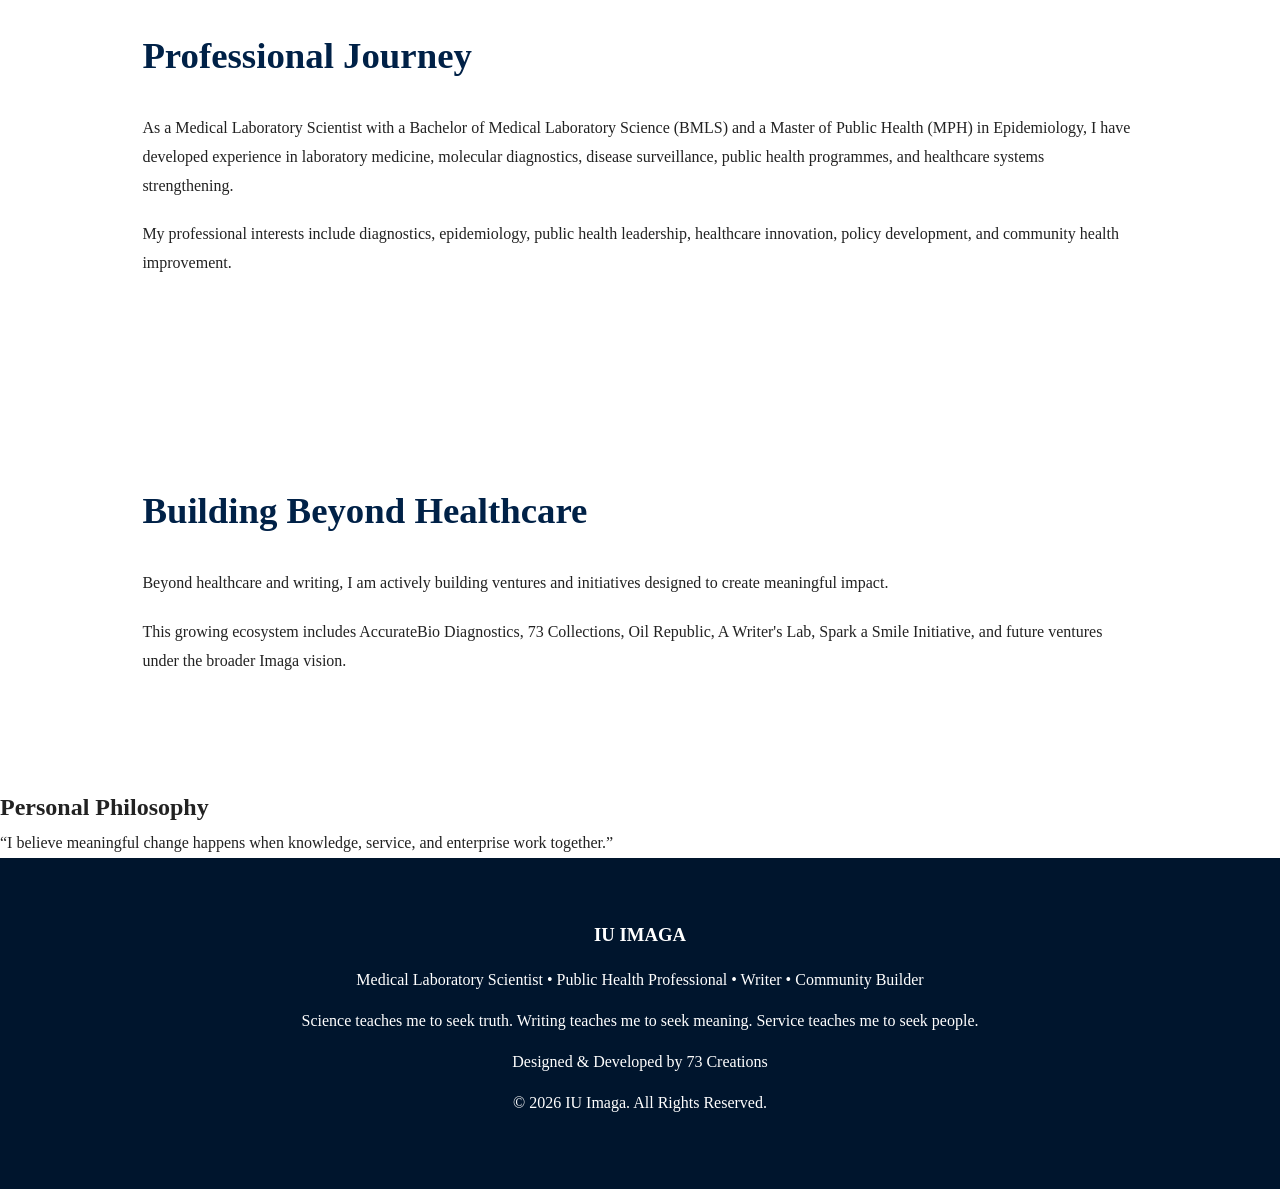
==== commit 6a18305d: "Add Books page with Amazon KDP publication" ====
--- a/pages/about.html
+++ b/pages/about.html
@@ -38,6 +38,7 @@
         <li><a href="about.html" class="active">About</a></li>
         <li><a href="nhf.html">NHF</a></li>
         <li><a href="writing.html">Writing</a></li>
+        <li><a href="books.html">Books</a></li>
         <li><a href="journal.html">Journal</a></li>
         <li><a href="publications.html">Publications</a></li>
         <li><a href="impact.html">Impact</a></li>
--- a/style.css
+++ b/style.css
@@ -608,4 +608,83 @@
     .logo-wordmark{
         height:42px;
     }
+}/* =========================
+   BOOKS PAGE
+========================= */
+
+.books-grid{
+    display:grid;
+    grid-template-columns:
+    repeat(auto-fit,minmax(300px,1fr));
+    gap:35px;
+    padding:60px 8%;
+}
+
+.book-card{
+    background:#fff;
+    border-radius:18px;
+    overflow:hidden;
+
+    box-shadow:
+    0 12px 30px rgba(0,0,0,0.08);
+
+    transition:
+    transform .45s ease,
+    box-shadow .45s ease;
+
+    display:flex;
+    flex-direction:column;
+}
+
+.book-card:hover{
+    transform:
+        translateY(-12px)
+        rotateX(4deg)
+        rotateY(-4deg);
+
+    box-shadow:
+    0 25px 50px rgba(0,0,0,0.18);
+}
+
+.book-card img{
+    width:100%;
+    height:380px;
+    object-fit:contain;
+    background:#f8f8f8;
+
+    transition:
+    transform .5s ease;
+}
+
+.book-card:hover img{
+    transform:scale(1.08);
+}
+
+.book-content{
+    padding:25px;
+}
+
+.book-content h3{
+    color:#002147;
+    margin-bottom:15px;
+}
+
+.book-content p{
+    margin-bottom:20px;
+    font-size:0.95rem;
+}
+
+.book-button{
+    display:inline-block;
+    background:#c8a951;
+    color:#002147;
+    text-decoration:none;
+    font-weight:bold;
+    padding:12px 22px;
+    border-radius:8px;
+    transition:.3s;
+}
+
+.book-button:hover{
+    transform:translateY(-3px);
 }
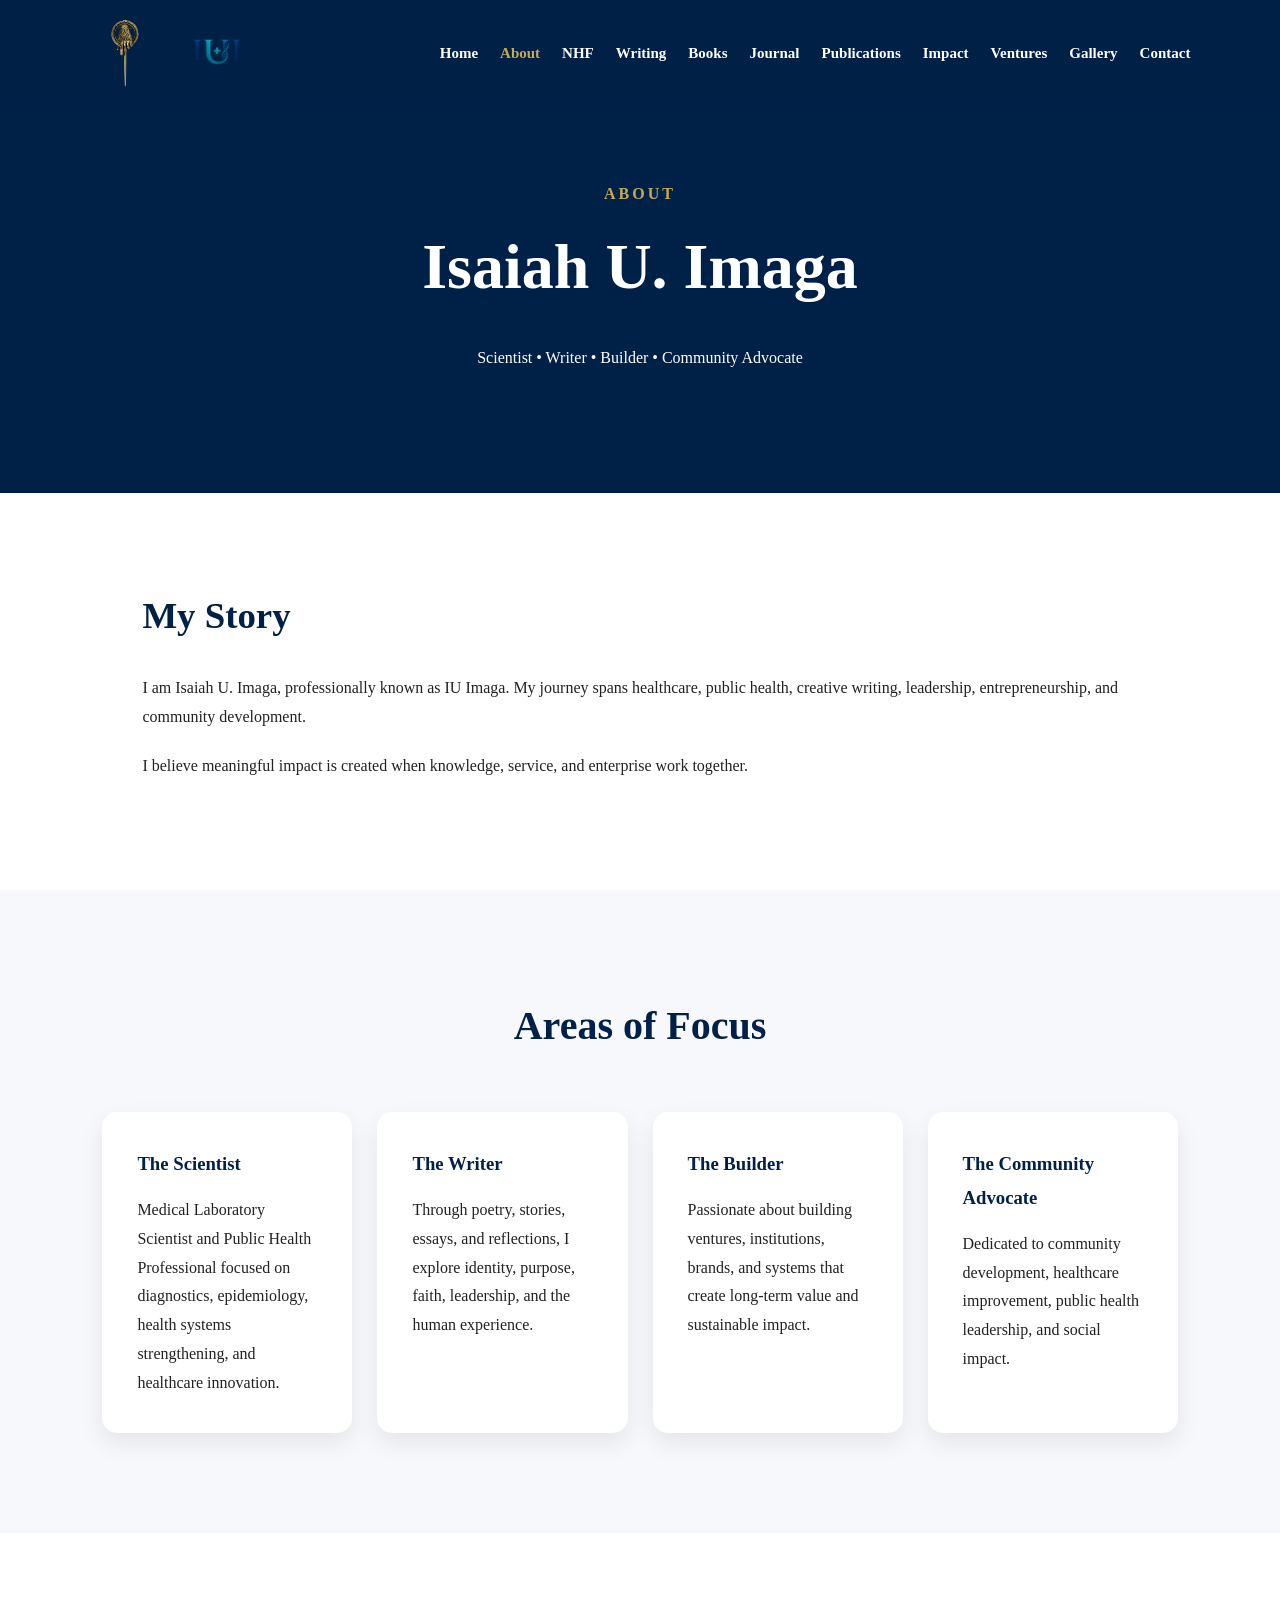
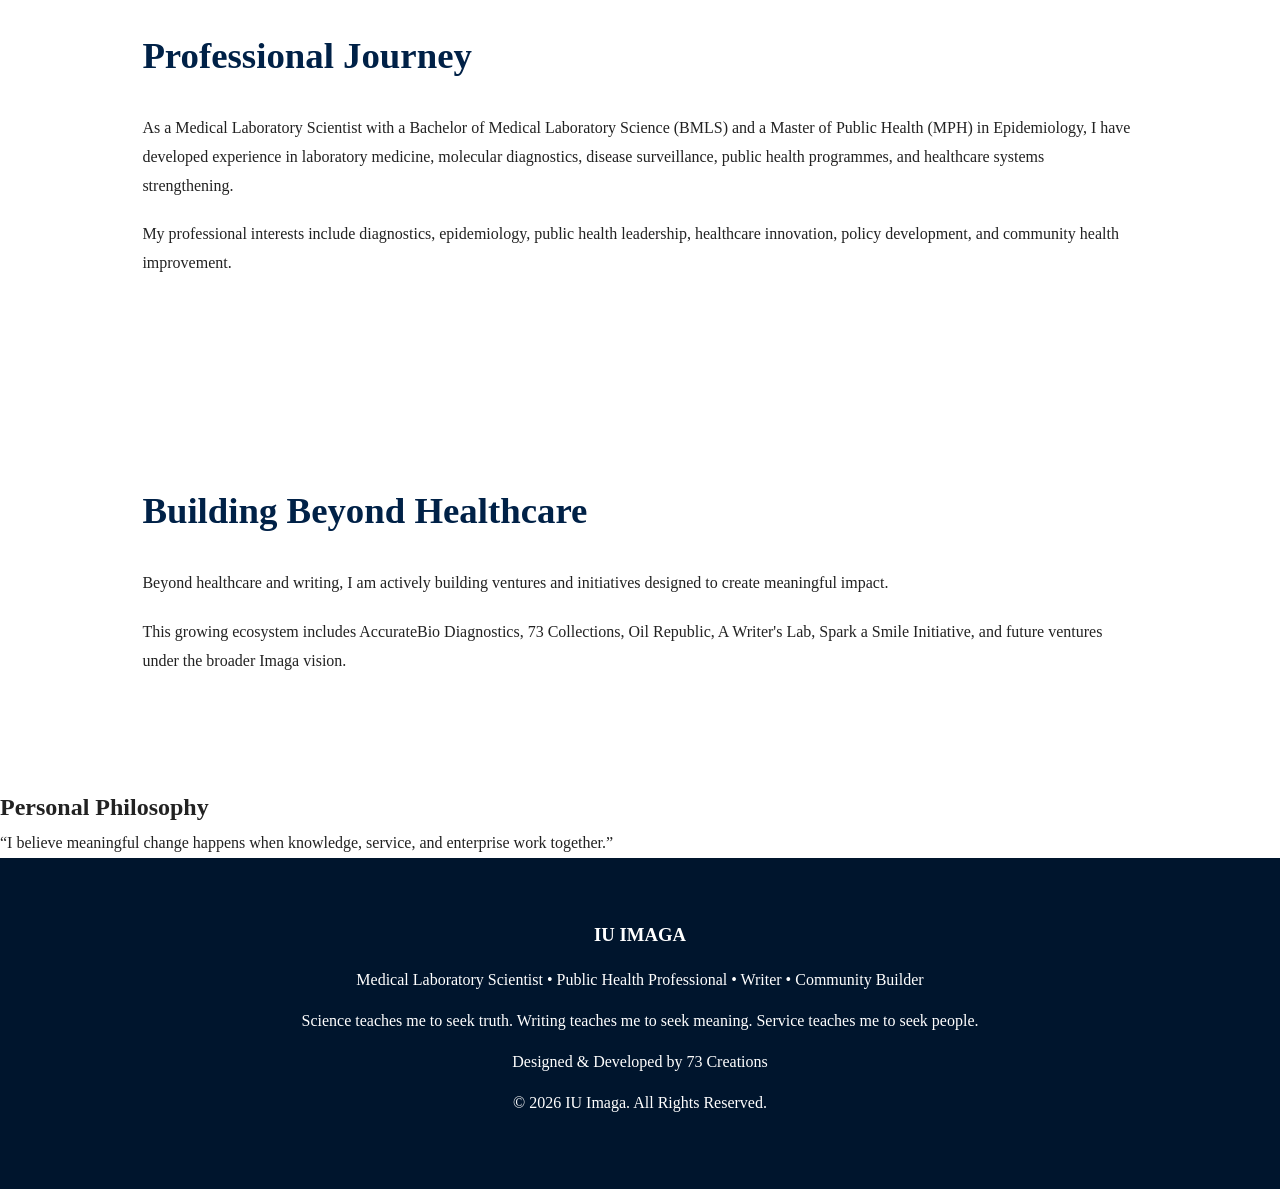
==== commit d8b1e65c: "Fix logo and Favicon filename casing" ====
--- a/pages/about.html
+++ b/pages/about.html
@@ -6,7 +6,7 @@
 
     <title>About | IU Imaga</title>
 
-   <link rel="icon" type="image/png" href="../images/Isaiah-logo1.png">
+   <link rel="icon" type="image/png" href="../images/isaiah-logo1.png">
 <link rel="stylesheet" href="../style.css">
 </head>
 
@@ -18,9 +18,9 @@
 
     <div class="logo">
 
-        <img src="../images/Isaiah-logo1.png" alt="IU Logo" class="logo-icon">
-
-        <img src="../images/Isaiah-logo2.png" alt="IU Imaga" class="logo-wordmark">
+        <img src="../images/isaiah-logo1.png" alt="IU Logo" class="logo-icon">
+
+        <img src="../images/isaiah-logo2.png" alt="IU Imaga" class="logo-wordmark">
 
     </div>
 
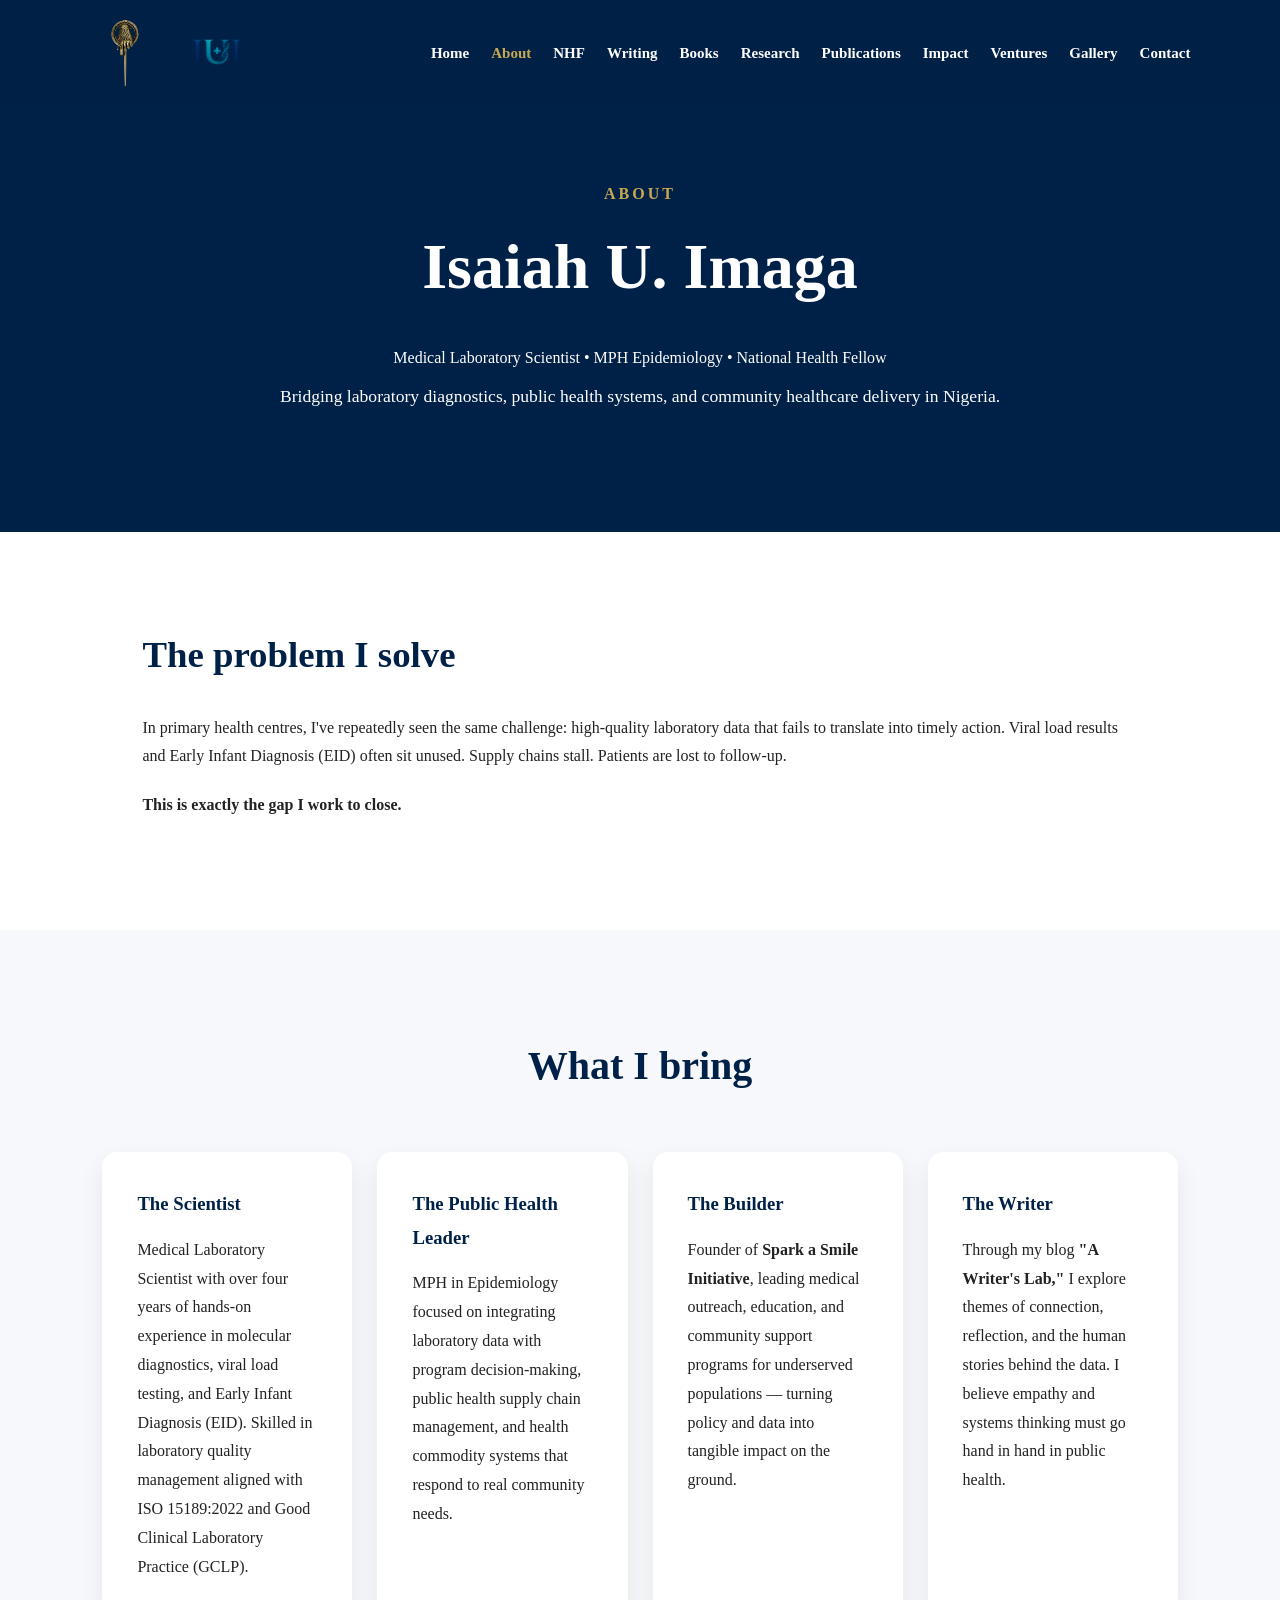
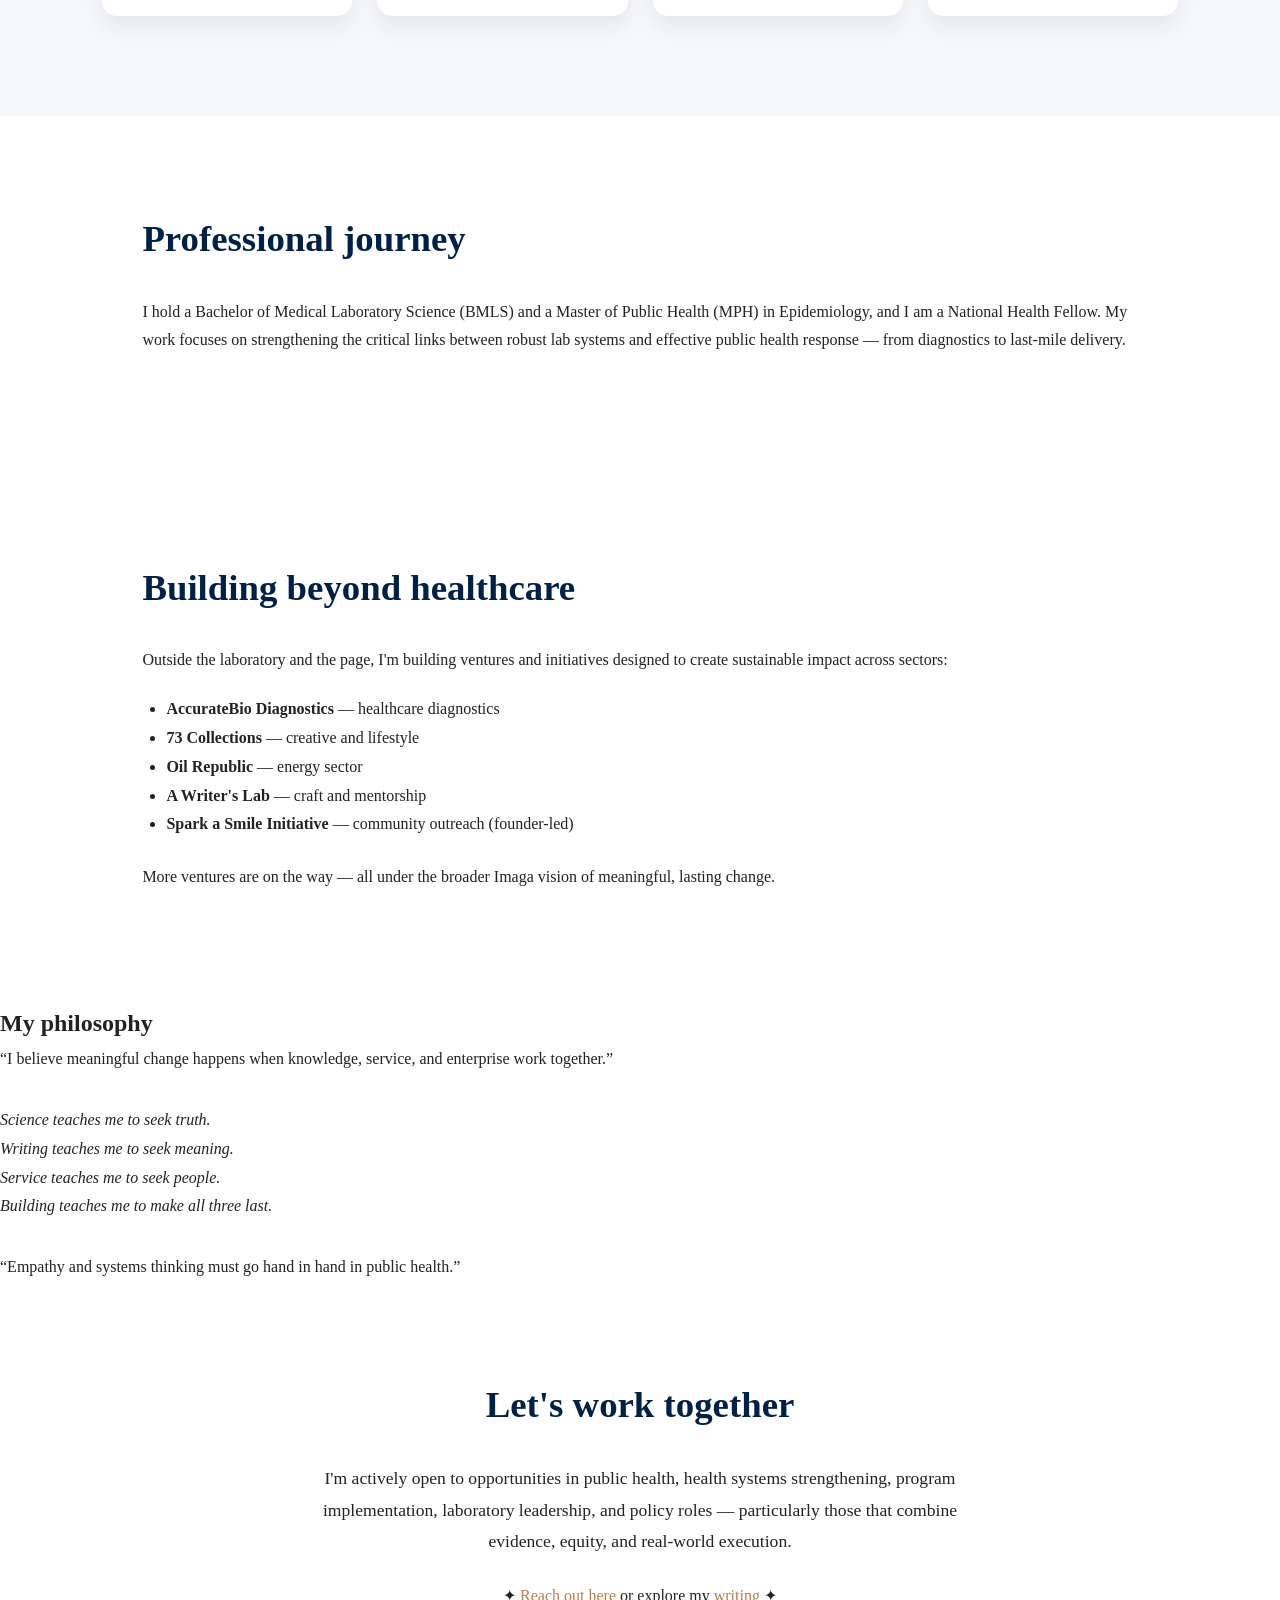
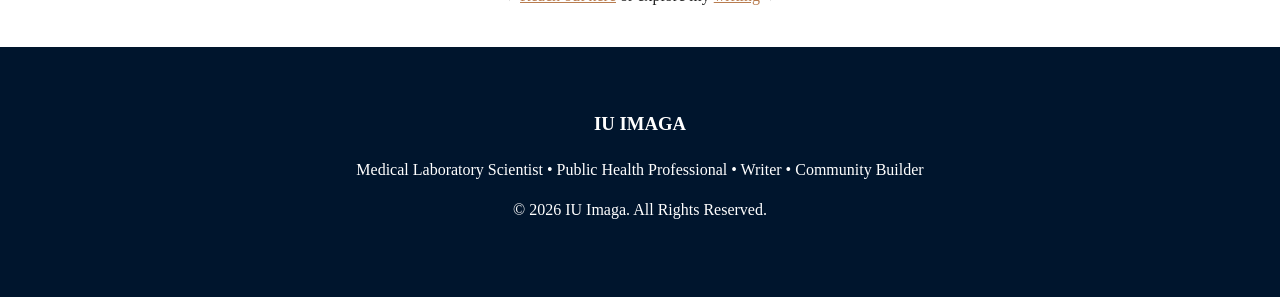
==== commit 1f819847: "Update site structure: merged journal, renamed research, added contact icons, etc." ====
--- a/pages/about.html
+++ b/pages/about.html
@@ -3,241 +3,138 @@
 <head>
     <meta charset="UTF-8">
     <meta name="viewport" content="width=device-width, initial-scale=1.0">
-
     <title>About | IU Imaga</title>
-
-   <link rel="icon" type="image/png" href="../images/isaiah-logo1.png">
-<link rel="stylesheet" href="../style.css">
+    <link rel="icon" type="image/png" href="../images/isaiah-logo1.png">
+    <link rel="stylesheet" href="../style.css">
 </head>
-
 <body>
 
 <!-- Navigation -->
-
 <nav>
-
     <div class="logo">
-
         <img src="../images/isaiah-logo1.png" alt="IU Logo" class="logo-icon">
-
         <img src="../images/isaiah-logo2.png" alt="IU Imaga" class="logo-wordmark">
-
     </div>
-
     <div class="hamburger">
-
         <span></span>
         <span></span>
         <span></span>
-
     </div>
-
     <ul class="nav-links">
-
         <li><a href="../index.html">Home</a></li>
         <li><a href="about.html" class="active">About</a></li>
         <li><a href="nhf.html">NHF</a></li>
         <li><a href="writing.html">Writing</a></li>
         <li><a href="books.html">Books</a></li>
-        <li><a href="journal.html">Journal</a></li>
+       <!-- journal.html removed -->
+        <li><a href="research.html">Research</a></li>
         <li><a href="publications.html">Publications</a></li>
         <li><a href="impact.html">Impact</a></li>
         <li><a href="ventures.html">Ventures</a></li>
         <li><a href="gallery.html">Gallery</a></li>
         <li><a href="contact.html">Contact</a></li>
-
     </ul>
-
 </nav>
 
 <!-- Page Hero -->
-
 <section class="page-hero">
-
     <div class="page-hero-content">
-
         <p class="hero-label">ABOUT</p>
-
         <h1>Isaiah U. Imaga</h1>
-
-        <p>
-            Scientist • Writer • Builder • Community Advocate
-        </p>
-
+        <p>Medical Laboratory Scientist • MPH Epidemiology • National Health Fellow</p>
+        <p style="font-size: 1.1rem; margin-top: 0.5rem;">Bridging laboratory diagnostics, public health systems, and community healthcare delivery in Nigeria.</p>
     </div>
-
 </section>
 
-<!-- Story -->
-
+<!-- The Problem I Solve (from LinkedIn) -->
 <section class="content-section reveal">
-
-    <h2>My Story</h2>
-
-    <p>
-        I am Isaiah U. Imaga, professionally known as IU Imaga.
-        My journey spans healthcare, public health, creative writing,
-        leadership, entrepreneurship, and community development.
-    </p>
-
-    <p>
-        I believe meaningful impact is created when knowledge,
-        service, and enterprise work together.
-    </p>
-
+    <h2>The problem I solve</h2>
+    <p>In primary health centres, I've repeatedly seen the same challenge: high-quality laboratory data that fails to translate into timely action. Viral load results and Early Infant Diagnosis (EID) often sit unused. Supply chains stall. Patients are lost to follow-up.</p>
+    <p><strong>This is exactly the gap I work to close.</strong></p>
 </section>
 
-<!-- Identity Cards -->
-
+<!-- Identity Cards (Areas of Focus) - enriched with LinkedIn specifics -->
 <section class="identity-section">
-
-    <h2>Areas of Focus</h2>
-
+    <h2>What I bring</h2>
     <div class="identity-grid">
-
         <div class="identity-card reveal">
-
             <h3>The Scientist</h3>
-
-            <p>
-                Medical Laboratory Scientist and Public Health
-                Professional focused on diagnostics, epidemiology,
-                health systems strengthening, and healthcare innovation.
-            </p>
-
+            <p>Medical Laboratory Scientist with over four years of hands-on experience in molecular diagnostics, viral load testing, and Early Infant Diagnosis (EID). Skilled in laboratory quality management aligned with ISO 15189:2022 and Good Clinical Laboratory Practice (GCLP).</p>
         </div>
-
         <div class="identity-card reveal">
-
+            <h3>The Public Health Leader</h3>
+            <p>MPH in Epidemiology focused on integrating laboratory data with program decision-making, public health supply chain management, and health commodity systems that respond to real community needs.</p>
+        </div>
+        <div class="identity-card reveal">
+            <h3>The Builder</h3>
+            <p>Founder of <strong>Spark a Smile Initiative</strong>, leading medical outreach, education, and community support programs for underserved populations — turning policy and data into tangible impact on the ground.</p>
+        </div>
+        <div class="identity-card reveal">
             <h3>The Writer</h3>
-
-            <p>
-                Through poetry, stories, essays, and reflections,
-                I explore identity, purpose, faith, leadership,
-                and the human experience.
-            </p>
-
+            <p>Through my blog <strong>"A Writer's Lab,"</strong> I explore themes of connection, reflection, and the human stories behind the data. I believe empathy and systems thinking must go hand in hand in public health.</p>
         </div>
-
-        <div class="identity-card reveal">
-
-            <h3>The Builder</h3>
-
-            <p>
-                Passionate about building ventures, institutions,
-                brands, and systems that create long-term value
-                and sustainable impact.
-            </p>
-
-        </div>
-
-        <div class="identity-card reveal">
-
-            <h3>The Community Advocate</h3>
-
-            <p>
-                Dedicated to community development, healthcare
-                improvement, public health leadership, and social impact.
-            </p>
-
-        </div>
-
     </div>
-
 </section>
 
-<!-- Professional Journey -->
-
+<!-- Professional Journey - concise with key credentials -->
 <section class="content-section reveal">
-
-    <h2>Professional Journey</h2>
-
-    <p>
-        As a Medical Laboratory Scientist with a Bachelor of Medical
-        Laboratory Science (BMLS) and a Master of Public Health (MPH)
-        in Epidemiology, I have developed experience in laboratory
-        medicine, molecular diagnostics, disease surveillance,
-        public health programmes, and healthcare systems strengthening.
-    </p>
-
-    <p>
-        My professional interests include diagnostics,
-        epidemiology, public health leadership, healthcare
-        innovation, policy development, and community health improvement.
-    </p>
-
+    <h2>Professional journey</h2>
+    <p>I hold a Bachelor of Medical Laboratory Science (BMLS) and a Master of Public Health (MPH) in Epidemiology, and I am a National Health Fellow. My work focuses on strengthening the critical links between robust lab systems and effective public health response — from diagnostics to last-mile delivery.</p>
 </section>
 
-<!-- Ventures -->
-
+<!-- Ventures ecosystem (keeping your list, but framed as part of the vision) -->
 <section class="content-section reveal">
-
-    <h2>Building Beyond Healthcare</h2>
-
-    <p>
-        Beyond healthcare and writing, I am actively building
-        ventures and initiatives designed to create meaningful impact.
-    </p>
-
-    <p>
-        This growing ecosystem includes AccurateBio Diagnostics,
-        73 Collections, Oil Republic, A Writer's Lab,
-        Spark a Smile Initiative, and future ventures
-        under the broader Imaga vision.
-    </p>
-
+    <h2>Building beyond healthcare</h2>
+    <p>Outside the laboratory and the page, I'm building ventures and initiatives designed to create sustainable impact across sectors:</p>
+    <ul style="margin-top: 0.5rem; margin-bottom: 1.5rem; padding-left: 1.5rem;">
+        <li><strong>AccurateBio Diagnostics</strong> — healthcare diagnostics</li>
+        <li><strong>73 Collections</strong> — creative and lifestyle</li>
+        <li><strong>Oil Republic</strong> — energy sector</li>
+        <li><strong>A Writer's Lab</strong> — craft and mentorship</li>
+        <li><strong>Spark a Smile Initiative</strong> — community outreach (founder-led)</li>
+    </ul>
+    <p>More ventures are on the way — all under the broader Imaga vision of meaningful, lasting change.</p>
 </section>
 
-<!-- Philosophy -->
+<!-- Philosophy + Core Belief -->
+<section class="philosophy-section">
+    <div class="vision-container">
+        <h2>My philosophy</h2>
+        <blockquote>
+            “I believe meaningful change happens when knowledge, service, and enterprise work together.”
+        </blockquote>
+        <p style="margin-top: 2rem; font-style: italic;">
+            Science teaches me to seek truth.<br>
+            Writing teaches me to seek meaning.<br>
+            Service teaches me to seek people.<br>
+            Building teaches me to make all three last.
+        </p>
+        <p style="margin-top: 2rem; font-weight: 500;">
+            “Empathy and systems thinking must go hand in hand in public health.”
+        </p>
+    </div>
+</section>
 
-<section class="philosophy-section">
-
-    <div class="vision-container">
-
-        <h2>Personal Philosophy</h2>
-
-        <blockquote>
-
-            “I believe meaningful change happens when knowledge,
-            service, and enterprise work together.”
-
-        </blockquote>
-
-    </div>
-
+<!-- Collaboration / Open to Opportunities -->
+<section class="content-section reveal" style="text-align: center; padding-bottom: 1rem;">
+    <h2>Let's work together</h2>
+    <p style="font-size: 1.1rem; max-width: 700px; margin-left: auto; margin-right: auto;">
+        I'm actively open to opportunities in public health, health systems strengthening, program implementation, laboratory leadership, and policy roles — particularly those that combine evidence, equity, and real-world execution.
+    </p>
+    <p style="margin-top: 1.5rem;">
+        ✦ <a href="contact.html" style="color: var(--accent-color, #b87c4f); text-decoration: underline;">Reach out here</a> or explore my <a href="writing.html" style="color: var(--accent-color, #b87c4f); text-decoration: underline;">writing</a> ✦
+    </p>
 </section>
 
 <!-- Footer -->
-
 <footer>
-
     <div class="footer-content">
-
         <h3>IU IMAGA</h3>
-
-        <p>
-            Medical Laboratory Scientist • Public Health Professional • Writer • Community Builder
-        </p>
-
-        <p>
-            Science teaches me to seek truth.
-            Writing teaches me to seek meaning.
-            Service teaches me to seek people.
-        </p>
-
-        <p>
-            Designed & Developed by 73 Creations
-        </p>
-
-        <p>
-            © 2026 IU Imaga. All Rights Reserved.
-        </p>
-
+        <p>Medical Laboratory Scientist • Public Health Professional • Writer • Community Builder</p>
+        <p>© 2026 IU Imaga. All Rights Reserved.</p>
     </div>
-
 </footer>
 
 <script src="../script.js"></script>
-
 </body>
 </html>
--- a/style.css
+++ b/style.css
@@ -564,6 +564,194 @@
 }
 
 /* =====================================
+   BOOKS PAGE
+===================================== */
+
+.books-grid{
+    display:grid;
+    grid-template-columns:
+    repeat(auto-fit,minmax(300px,1fr));
+    gap:35px;
+    padding:60px 8%;
+}
+
+.book-card{
+    background:#fff;
+    border-radius:18px;
+    overflow:hidden;
+
+    box-shadow:
+    0 12px 30px rgba(0,0,0,0.08);
+
+    transition:
+    transform .45s ease,
+    box-shadow .45s ease;
+
+    display:flex;
+    flex-direction:column;
+}
+
+.book-card:hover{
+    transform:
+        translateY(-12px)
+        rotateX(4deg)
+        rotateY(-4deg);
+
+    box-shadow:
+    0 25px 50px rgba(0,0,0,0.18);
+}
+
+.book-card img{
+    width:100%;
+    height:380px;
+    object-fit:contain;
+    background:#f8f8f8;
+
+    transition:
+    transform .5s ease;
+}
+
+.book-card:hover img{
+    transform:scale(1.08);
+}
+
+.book-content{
+    padding:25px;
+}
+
+.book-content h3{
+    color:#002147;
+    margin-bottom:15px;
+}
+
+.book-content p{
+    margin-bottom:20px;
+    font-size:0.95rem;
+}
+
+.book-button{
+    display:inline-block;
+    background:#c8a951;
+    color:#002147;
+    text-decoration:none;
+    font-weight:bold;
+    padding:12px 22px;
+    border-radius:8px;
+    transition:.3s;
+}
+
+.book-button:hover{
+    transform:translateY(-3px);
+}
+
+/* =====================================
+   SOCIAL MEDIA ICONS (Contact page)
+===================================== */
+
+.social-links {
+    display: flex;
+    gap: 20px;
+    justify-content: center;
+    margin-top: 15px;
+}
+
+.social-links a {
+    display: inline-flex;
+    align-items: center;
+    justify-content: center;
+    width: 48px;
+    height: 48px;
+    background: #002147;
+    color: #c8a951;
+    border-radius: 50%;
+    font-size: 1.6rem;
+    transition: 0.3s ease;
+    text-decoration: none;
+}
+
+.social-links a:hover {
+    background: #c8a951;
+    color: #002147;
+    transform: translateY(-4px);
+}
+
+/* =====================================
+   STATS GRID (Impact page)
+===================================== */
+
+.stats-grid {
+    display: flex;
+    gap: 2rem;
+    justify-content: center;
+    flex-wrap: wrap;
+    text-align: center;
+    margin: 2rem 0;
+}
+
+.stat-card {
+    background: #f5f5f5;
+    padding: 1.5rem;
+    border-radius: 12px;
+    min-width: 180px;
+}
+
+.stat-number {
+    font-size: 3rem;
+    font-weight: bold;
+    color: #c8a951;
+    line-height: 1.2;
+}
+
+.stat-label {
+    font-size: 1.1rem;
+    color: #002147;
+}
+
+/* =====================================
+   DISABLED BUTTONS (Books - Coming Soon)
+===================================== */
+
+.book-button.disabled,
+.btn-primary.disabled {
+    background: #ccc;
+    color: #666;
+    cursor: not-allowed;
+    pointer-events: none;
+    opacity: 0.7;
+}
+
+/* =====================================
+   LIGHTBOX OVERRIDES (optional)
+===================================== */
+
+.lightbox .lb-image {
+    border-radius: 12px;
+    box-shadow: 0 20px 40px rgba(0,0,0,0.3);
+}
+
+.lightbox .lb-data .lb-caption {
+    font-size: 1rem;
+    font-family: Georgia, serif;
+    color: #fff;
+}
+
+/* =====================================
+   RESPONSIVE FIXES FOR NEW ELEMENTS
+===================================== */
+
+@media (max-width: 768px) {
+    .stats-grid {
+        flex-direction: column;
+        align-items: center;
+    }
+    .social-links a {
+        width: 40px;
+        height: 40px;
+        font-size: 1.3rem;
+    }
+}
+
+/* =====================================
    MOBILE
 ===================================== */
 
@@ -608,83 +796,4 @@
     .logo-wordmark{
         height:42px;
     }
-}/* =========================
-   BOOKS PAGE
-========================= */
-
-.books-grid{
-    display:grid;
-    grid-template-columns:
-    repeat(auto-fit,minmax(300px,1fr));
-    gap:35px;
-    padding:60px 8%;
-}
-
-.book-card{
-    background:#fff;
-    border-radius:18px;
-    overflow:hidden;
-
-    box-shadow:
-    0 12px 30px rgba(0,0,0,0.08);
-
-    transition:
-    transform .45s ease,
-    box-shadow .45s ease;
-
-    display:flex;
-    flex-direction:column;
-}
-
-.book-card:hover{
-    transform:
-        translateY(-12px)
-        rotateX(4deg)
-        rotateY(-4deg);
-
-    box-shadow:
-    0 25px 50px rgba(0,0,0,0.18);
-}
-
-.book-card img{
-    width:100%;
-    height:380px;
-    object-fit:contain;
-    background:#f8f8f8;
-
-    transition:
-    transform .5s ease;
-}
-
-.book-card:hover img{
-    transform:scale(1.08);
-}
-
-.book-content{
-    padding:25px;
-}
-
-.book-content h3{
-    color:#002147;
-    margin-bottom:15px;
-}
-
-.book-content p{
-    margin-bottom:20px;
-    font-size:0.95rem;
-}
-
-.book-button{
-    display:inline-block;
-    background:#c8a951;
-    color:#002147;
-    text-decoration:none;
-    font-weight:bold;
-    padding:12px 22px;
-    border-radius:8px;
-    transition:.3s;
-}
-
-.book-button:hover{
-    transform:translateY(-3px);
 }
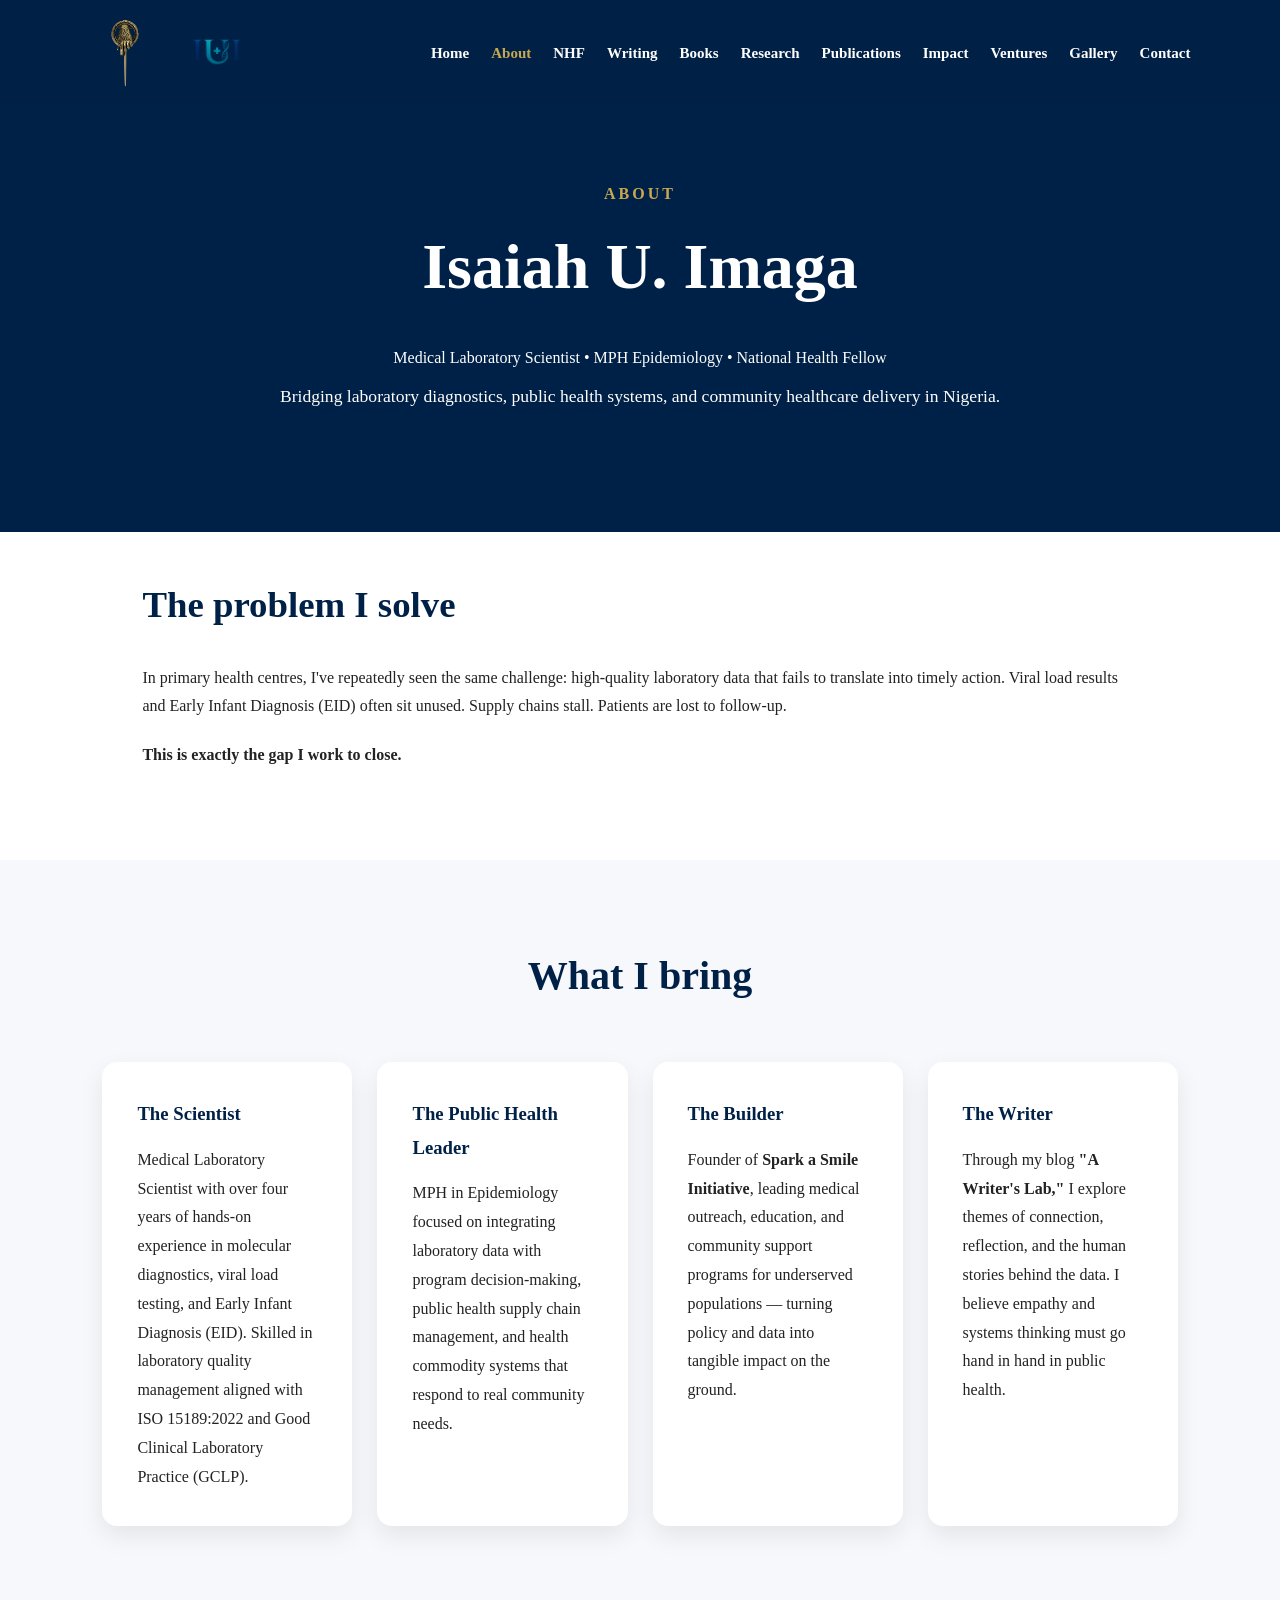
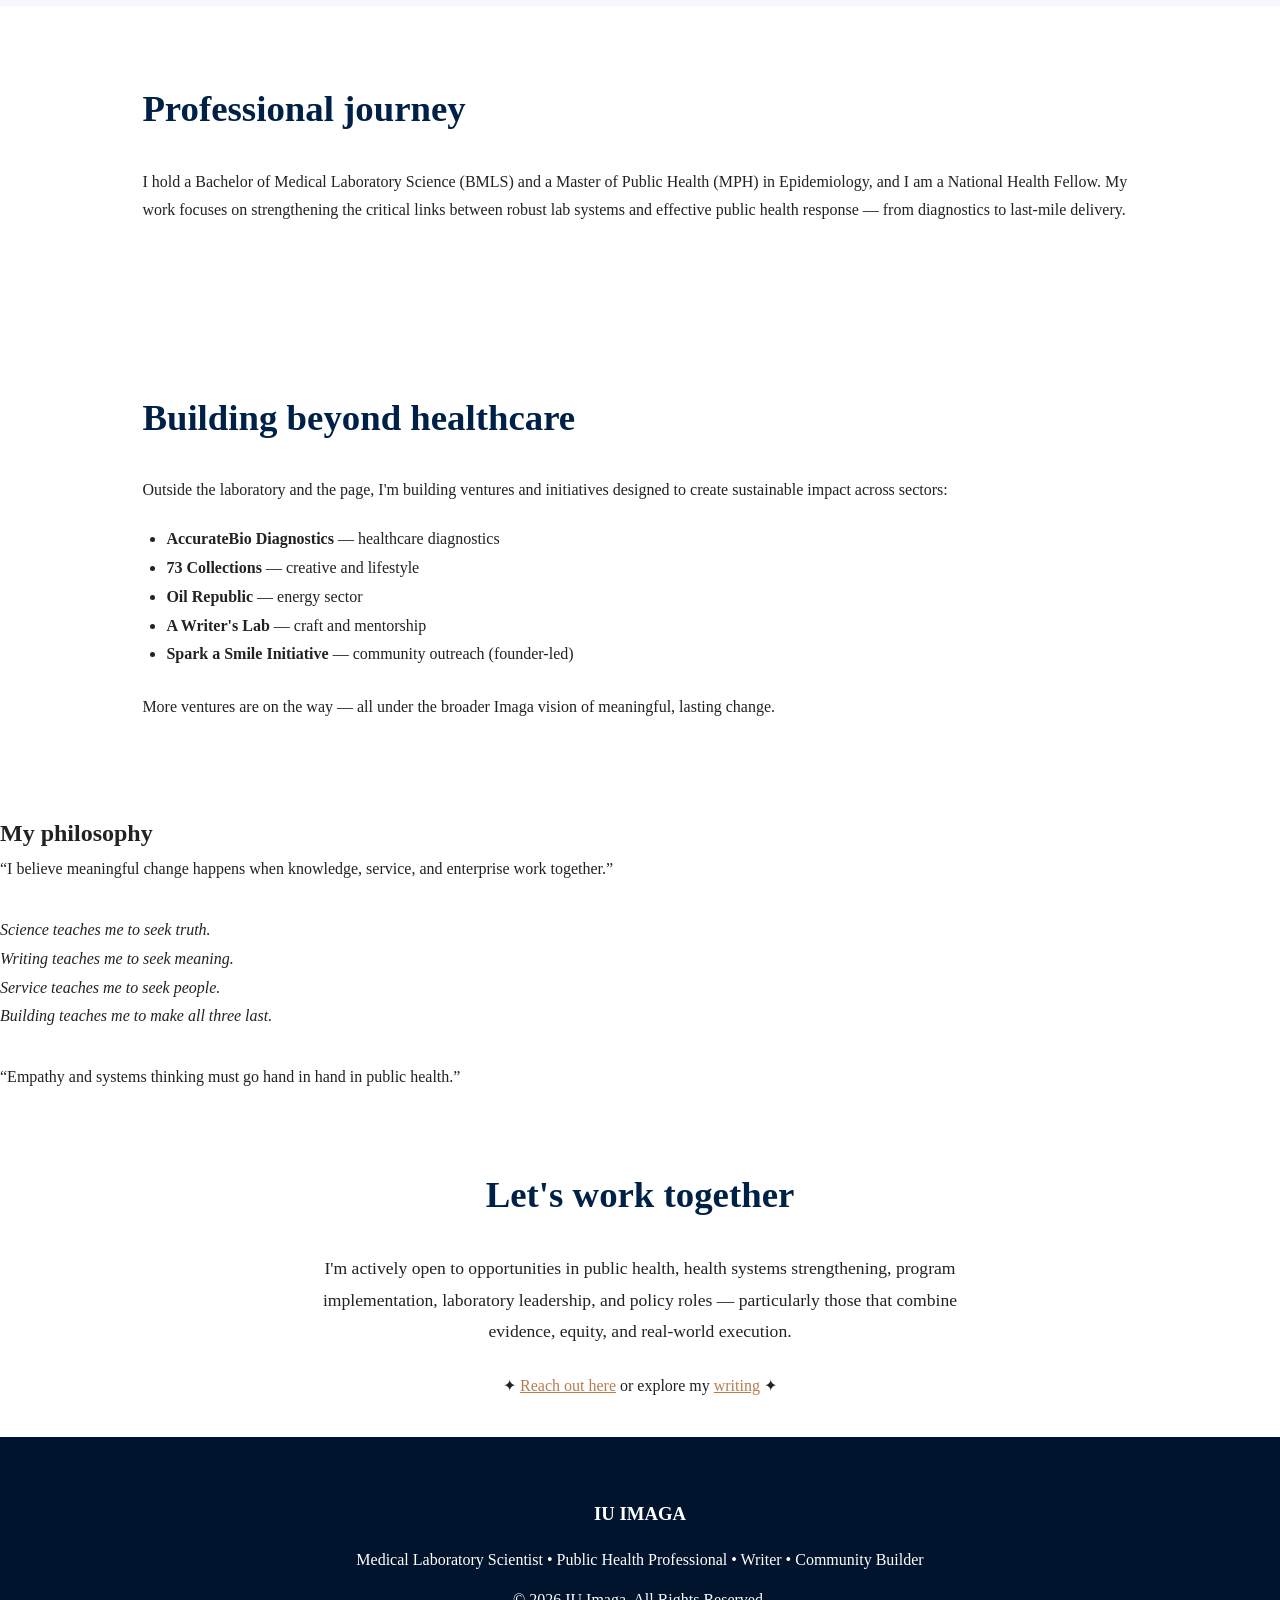
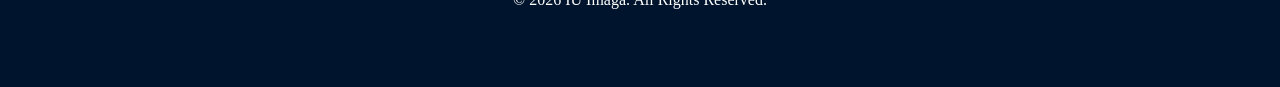
==== commit 0457b432: "Fix hamburger menue on the about pagee" ====
--- a/pages/about.html
+++ b/pages/about.html
@@ -15,7 +15,7 @@
         <img src="../images/isaiah-logo1.png" alt="IU Logo" class="logo-icon">
         <img src="../images/isaiah-logo2.png" alt="IU Imaga" class="logo-wordmark">
     </div>
-    <div class="hamburger">
+    <div class="menu-toggle">
         <span></span>
         <span></span>
         <span></span>
--- a/style.css
+++ b/style.css
@@ -263,7 +263,7 @@
 .content-section{
     max-width:1200px;
     margin:auto;
-    padding:90px 8%;
+    padding:70px 8%;  /* Reduced from 90px to reduce white space */
 }
 
 .section h2,
@@ -283,7 +283,7 @@
 ===================================== */
 
 .identity-section{
-    padding:100px 8%;
+    padding:80px 8%;  /* Reduced from 100px */
     background:#f7f8fb;
 }
 
@@ -329,7 +329,7 @@
     display:grid;
     grid-template-columns:repeat(auto-fit,minmax(300px,1fr));
     gap:30px;
-    padding:90px 8%;
+    padding:70px 8%;  /* Reduced from 90px */
 }
 
 .venture-item{
@@ -485,7 +485,7 @@
 
 .quick-links{
     background:#f7f8fb;
-    padding:100px 8%;
+    padding:80px 8%;  /* Reduced from 100px */
     text-align:center;
 }
 
@@ -736,6 +736,23 @@
 }
 
 /* =====================================
+   FIX EXCESSIVE WHITE SPACE AFTER HERO
+===================================== */
+
+/* Reduce gap between hero and first content section on homepage */
+.hero + .identity-section,
+.hero + .section {
+    padding-top: 30px !important;
+    margin-top: -20px !important;
+}
+
+/* For inner pages with .page-hero */
+.page-hero + .content-section,
+.page-hero + .identity-section {
+    padding-top: 40px !important;
+}
+
+/* =====================================
    RESPONSIVE FIXES FOR NEW ELEMENTS
 ===================================== */
 
@@ -755,7 +772,7 @@
    MOBILE
 ===================================== */
 
-@media(max-width:900px){
+@media (max-width: 900px) {
 
     .menu-toggle{
         display:block;
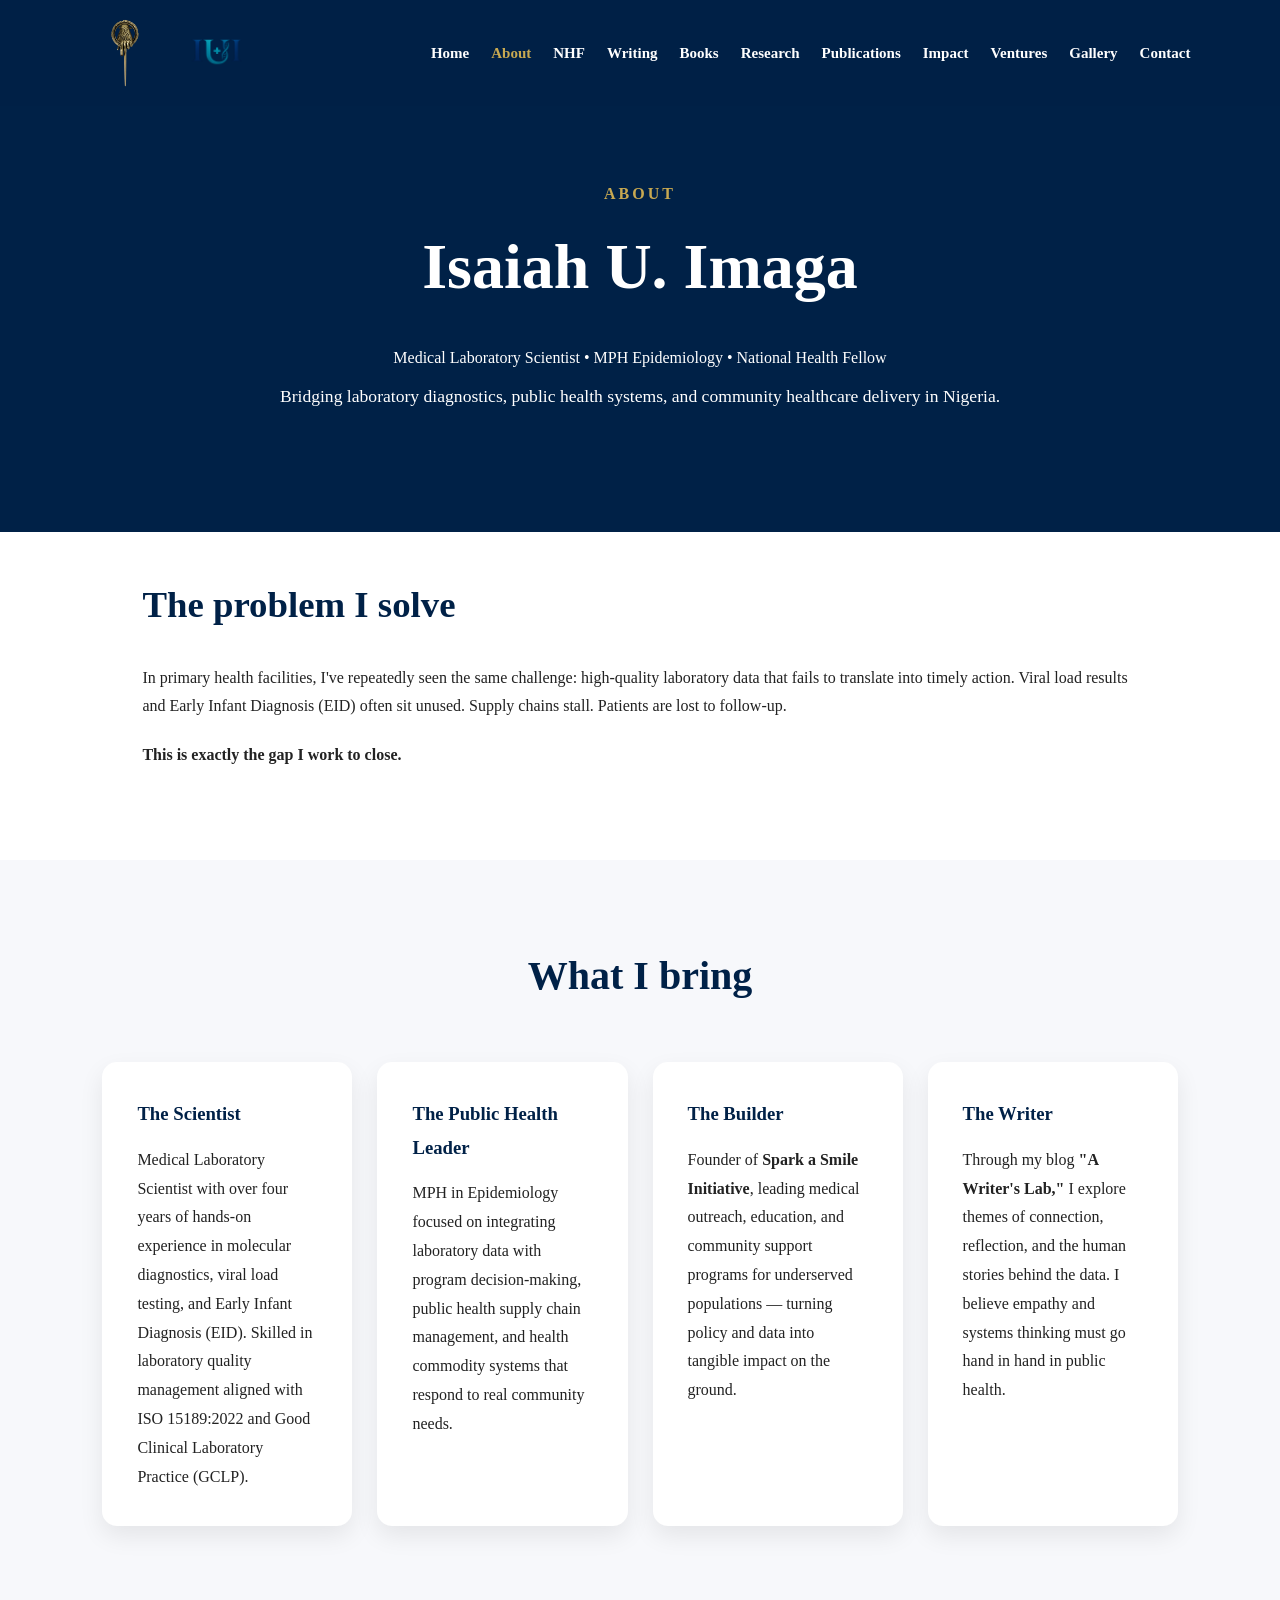
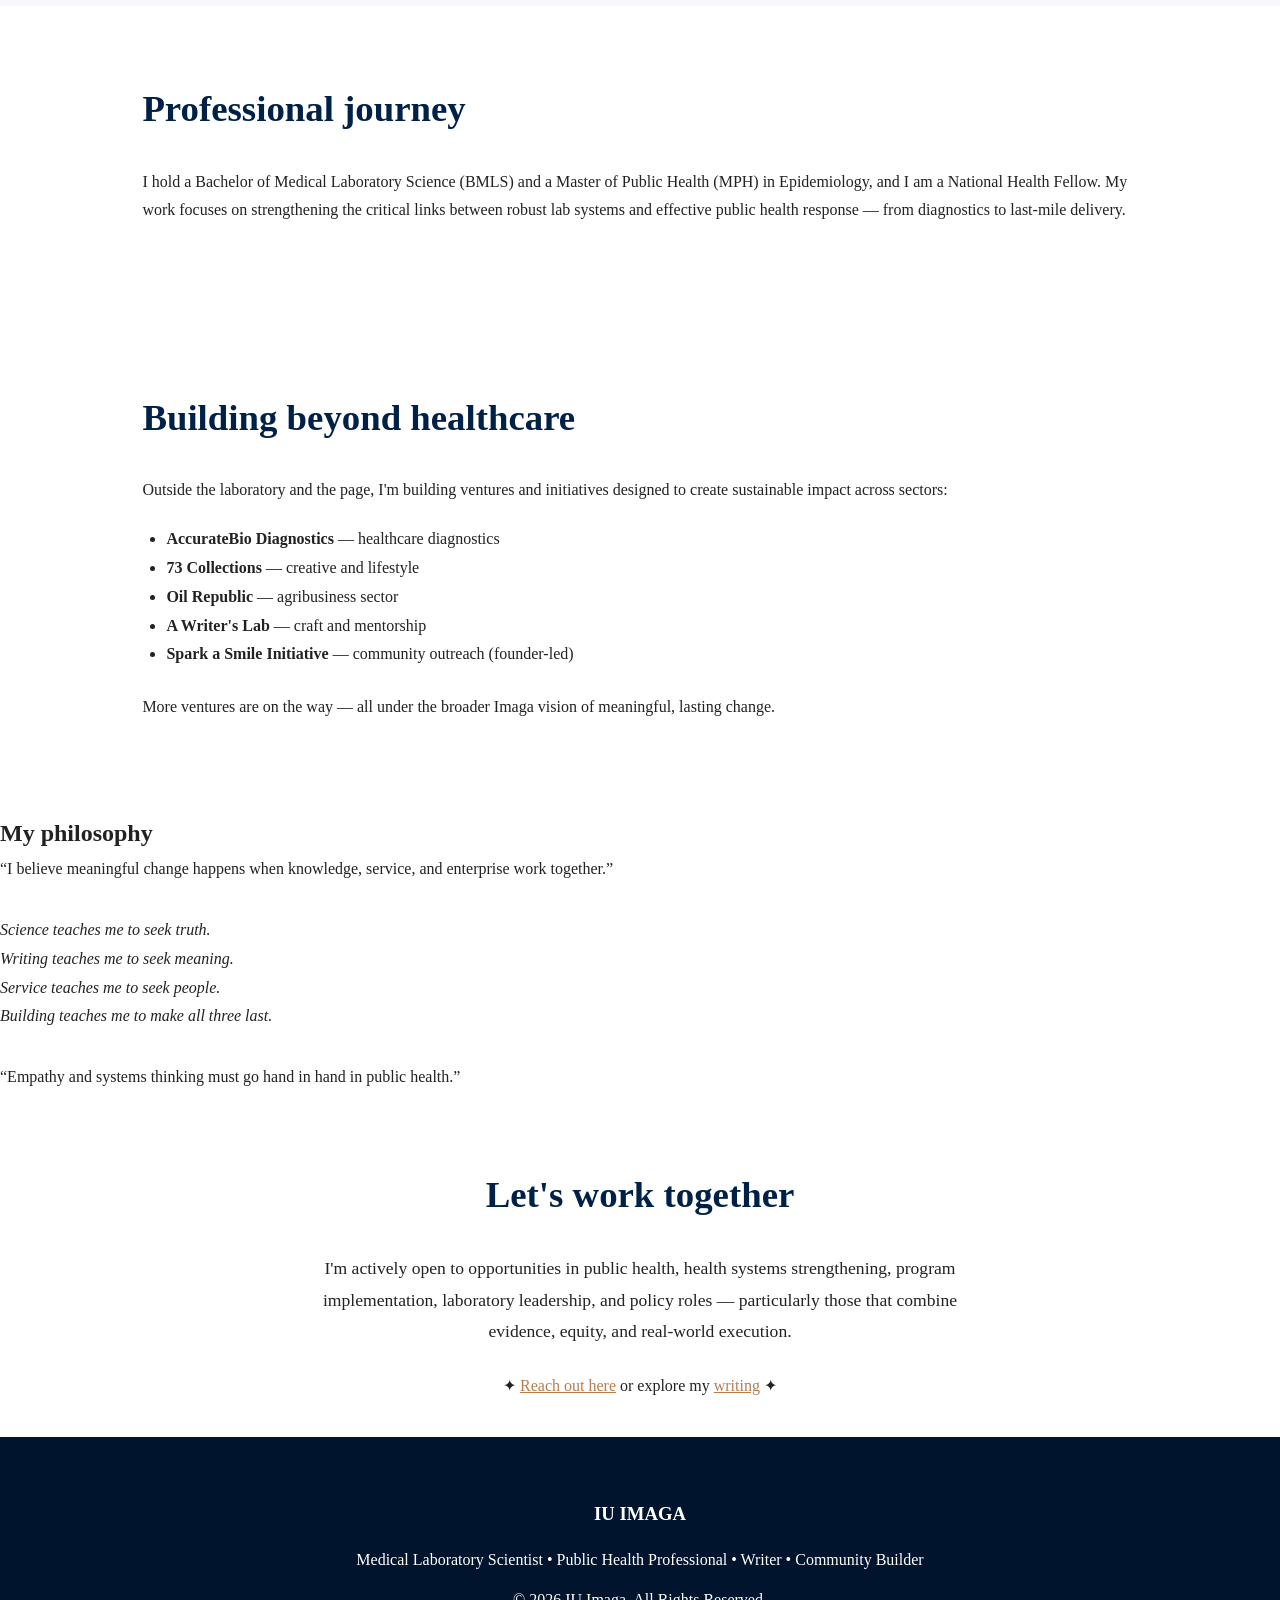
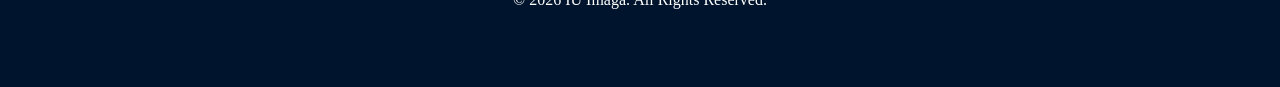
==== commit e46f5a63: "new changes to about, ventures and writting page" ====
--- a/pages/about.html
+++ b/pages/about.html
@@ -15,11 +15,7 @@
         <img src="../images/isaiah-logo1.png" alt="IU Logo" class="logo-icon">
         <img src="../images/isaiah-logo2.png" alt="IU Imaga" class="logo-wordmark">
     </div>
-    <div class="menu-toggle">
-        <span></span>
-        <span></span>
-        <span></span>
-    </div>
+    <div class="menu-toggle">☰</div>
     <ul class="nav-links">
         <li><a href="../index.html">Home</a></li>
         <li><a href="about.html" class="active">About</a></li>
@@ -49,7 +45,7 @@
 <!-- The Problem I Solve (from LinkedIn) -->
 <section class="content-section reveal">
     <h2>The problem I solve</h2>
-    <p>In primary health centres, I've repeatedly seen the same challenge: high-quality laboratory data that fails to translate into timely action. Viral load results and Early Infant Diagnosis (EID) often sit unused. Supply chains stall. Patients are lost to follow-up.</p>
+    <p>In primary health facilities, I've repeatedly seen the same challenge: high-quality laboratory data that fails to translate into timely action. Viral load results and Early Infant Diagnosis (EID) often sit unused. Supply chains stall. Patients are lost to follow-up.</p>
     <p><strong>This is exactly the gap I work to close.</strong></p>
 </section>
 
@@ -89,7 +85,7 @@
     <ul style="margin-top: 0.5rem; margin-bottom: 1.5rem; padding-left: 1.5rem;">
         <li><strong>AccurateBio Diagnostics</strong> — healthcare diagnostics</li>
         <li><strong>73 Collections</strong> — creative and lifestyle</li>
-        <li><strong>Oil Republic</strong> — energy sector</li>
+        <li><strong>Oil Republic</strong> — agribusiness sector</li>
         <li><strong>A Writer's Lab</strong> — craft and mentorship</li>
         <li><strong>Spark a Smile Initiative</strong> — community outreach (founder-led)</li>
     </ul>
